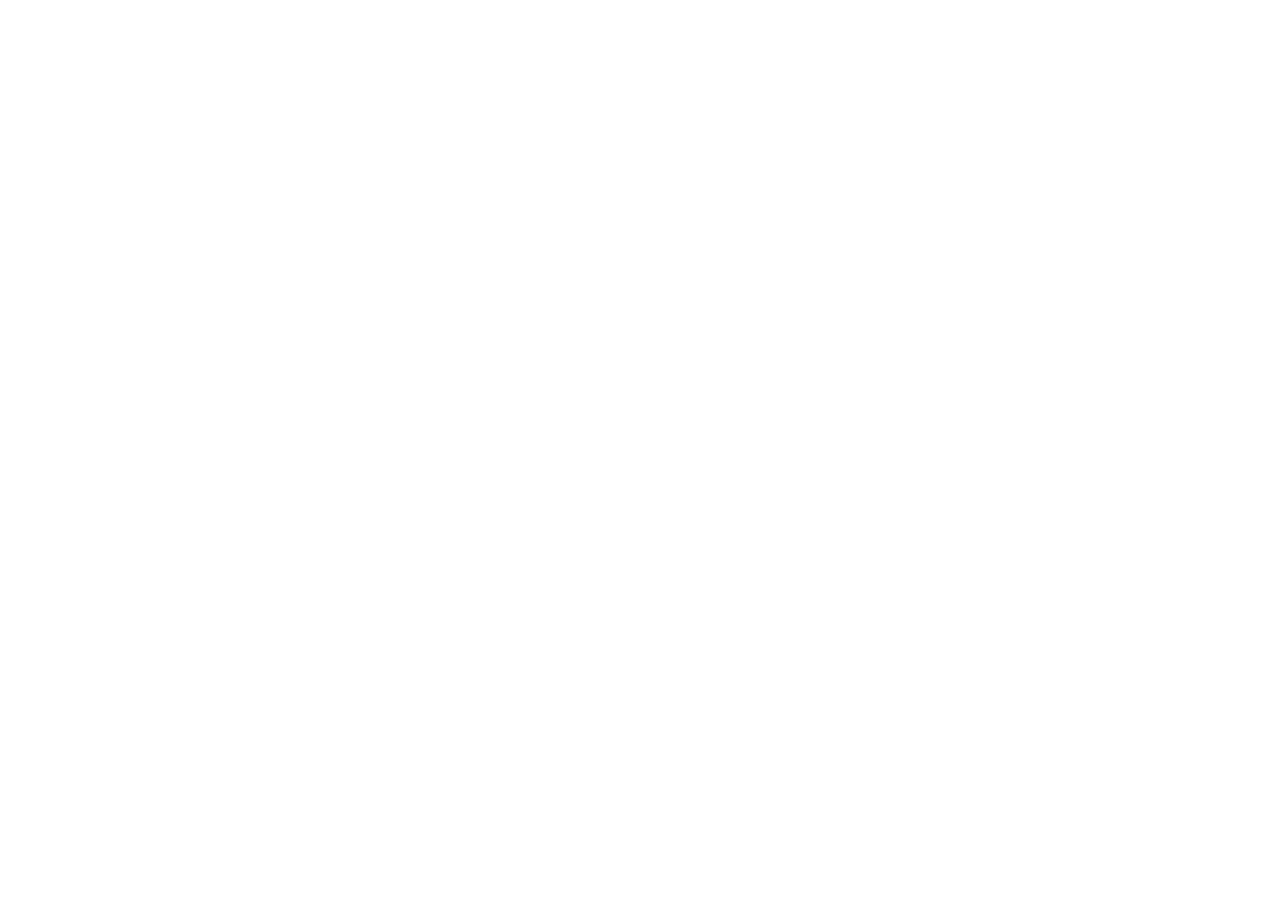
==== index.html @ 45a6f217 "HTML : structure complète des 4 pages avec sections et contenu texte" ====
<!DOCTYPE html>
<html lang="fr" data-theme="dark">

<head>
    <meta charset="UTF-8">
    <meta name="viewport" content="width=device-width, initial-scale=1.0">
    <meta name="description"
        content="AfriConnect Summit 2026 — La conférence tech panafricaine qui réunit développeurs, entrepreneurs et investisseurs du continent.">
    <title>AfriConnect Summit 2026 — Accueil</title>

    <!-- Google Fonts : Space Grotesk (titres) + Inter (corps) -->
    <link rel="preconnect" href="https://fonts.googleapis.com">
    <link rel="preconnect" href="https://fonts.gstatic.com" crossorigin>
    <link
        href="https://fonts.googleapis.com/css2?family=Space+Grotesk:wght@400;500;600;700&family=Inter:wght@300;400;500;600;700&display=swap"
        rel="stylesheet">

    <!-- Bootstrap Icons CDN -->
    <link rel="stylesheet" href="https://cdn.jsdelivr.net/npm/bootstrap-icons@1.11.3/font/bootstrap-icons.min.css">

    <!-- Stylesheet principal -->
    <link rel="stylesheet" href="css/style.css">
</head>

<body>

</body>

</html>
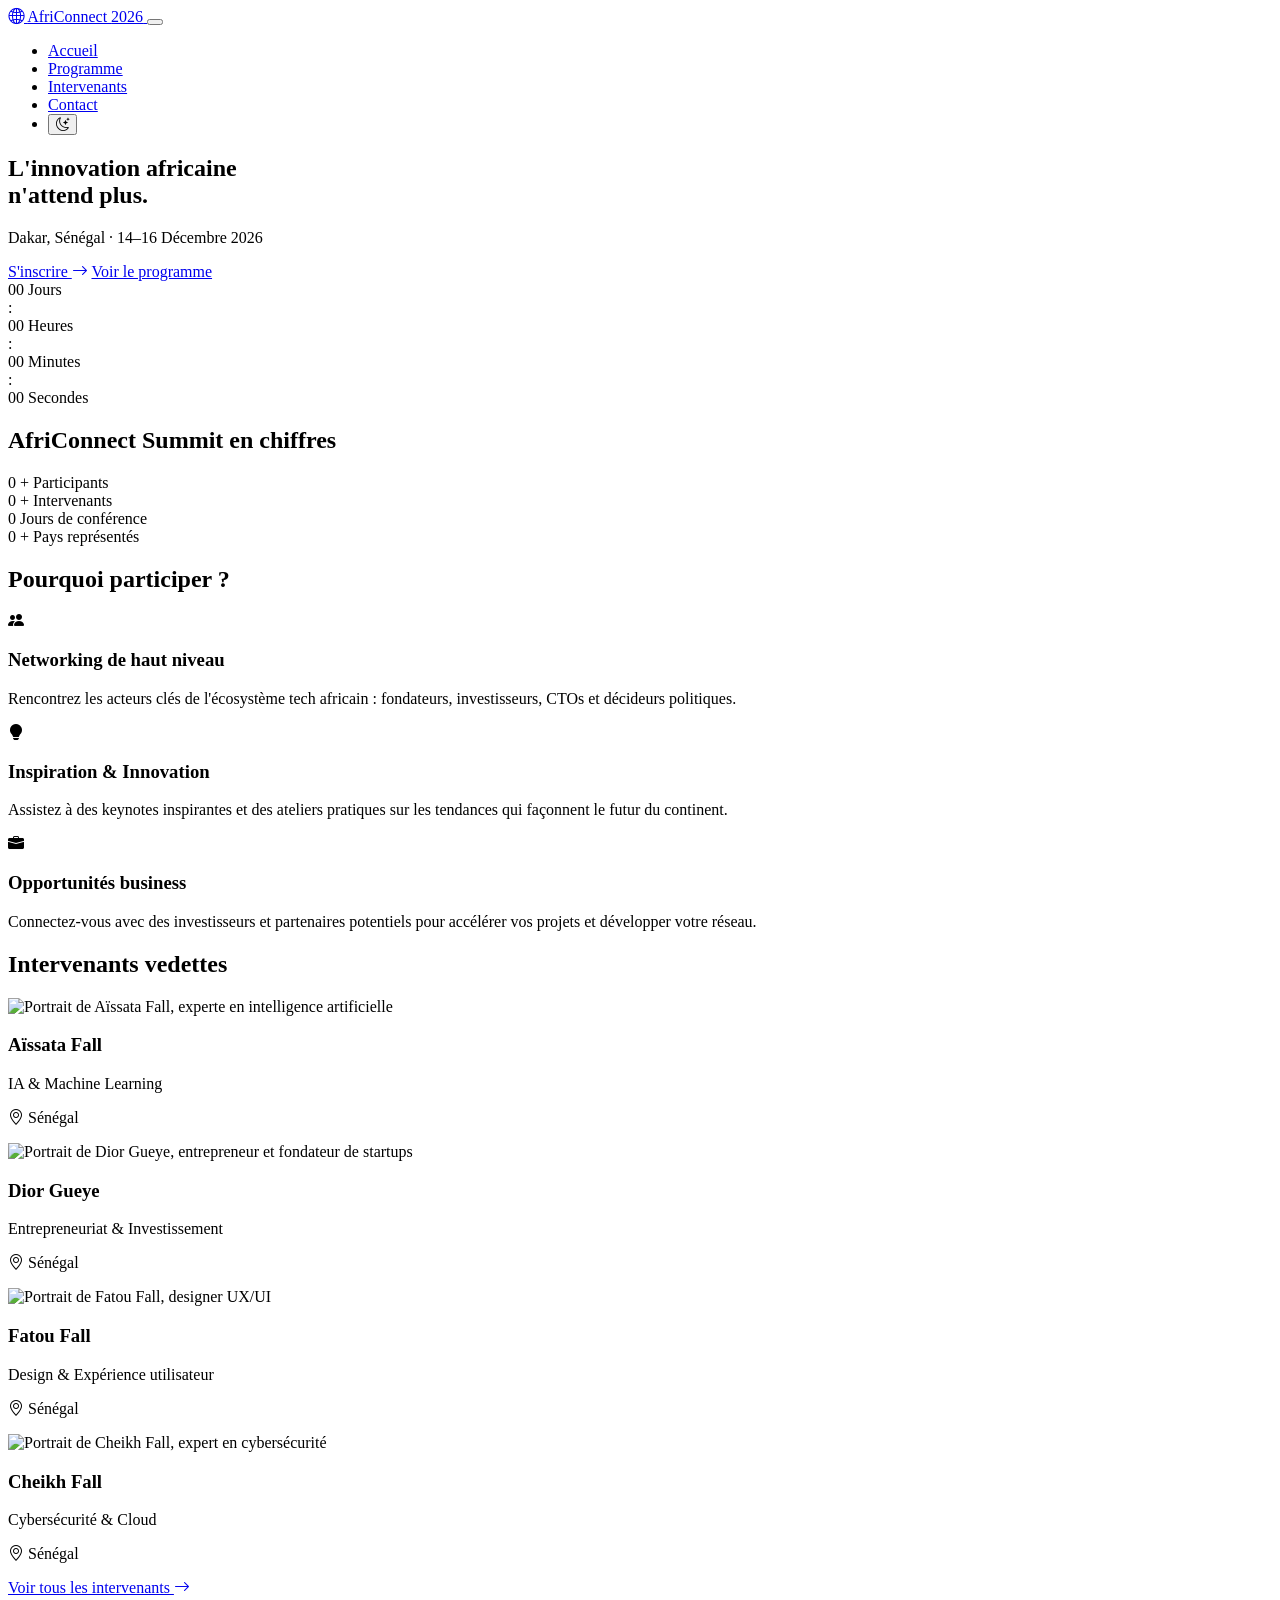
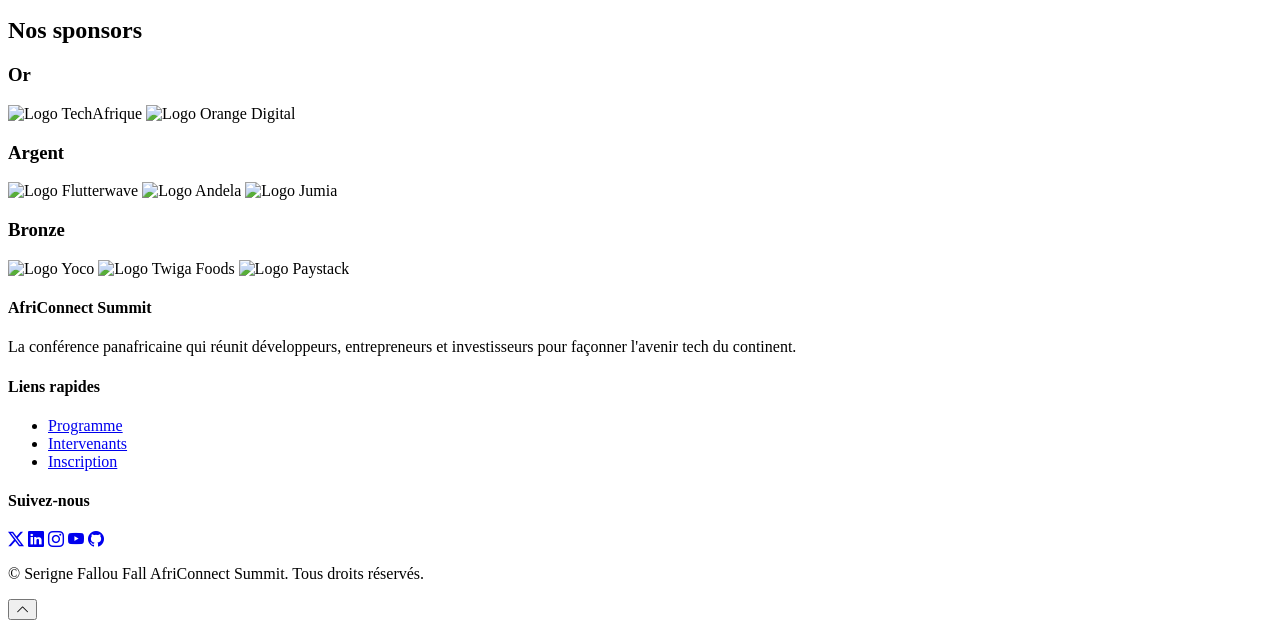
==== commit 20de0824: "HTML : les pages html sont complétes avec toutes les informations" ====
--- a/index.html
+++ b/index.html
@@ -1,5 +1,5 @@
 <!DOCTYPE html>
-<html lang="fr" data-theme="dark">
+<html lang="en" data-theme="dark">
 
 <head>
     <meta charset="UTF-8">
@@ -24,6 +24,260 @@
 
 <body>
 
+    <!-- ===== HEADER / NAVBAR ===== -->
+    <header id="navbar" class="navbar">
+        <nav class="navbar__container" aria-label="Navigation principale">
+            <a href="index.html" class="navbar__logo" aria-label="Accueil AfriConnect Summit">
+                <i class="bi bi-globe2"></i>
+                <span>AfriConnect <span class="navbar__logo-year">2026</span></span>
+            </a>
+
+            <button class="navbar__hamburger" id="hamburgerBtn" aria-label="Menu de navigation" aria-expanded="false">
+                <span class="navbar__hamburger-line"></span>
+                <span class="navbar__hamburger-line"></span>
+                <span class="navbar__hamburger-line"></span>
+            </button>
+
+            <ul class="navbar__links" id="navLinks" role="menubar">
+                <li role="none"><a href="index.html" class="navbar__link active" role="menuitem">Accueil</a></li>
+                <li role="none"><a href="programme.html" class="navbar__link" role="menuitem">Programme</a></li>
+                <li role="none"><a href="intervenants.html" class="navbar__link" role="menuitem">Intervenants</a></li>
+                <li role="none"><a href="contact.html" class="navbar__link" role="menuitem">Contact</a></li>
+                <li role="none">
+                    <button id="themeToggle" class="navbar__theme-btn" aria-label="Activer le mode clair">
+                        <i class="bi bi-moon-stars" id="themeIcon"></i>
+                    </button>
+                </li>
+            </ul>
+        </nav>
+    </header>
+
+    <main>
+        <!-- ===== SECTION HERO ===== -->
+        <section class="hero" id="hero">
+            <div class="hero__content">
+                <h1 class="hero__title animate-fade-in">L'innovation africaine<br><span
+                        class="hero__title-accent">n'attend plus.</span></h1>
+                <p class="hero__subtitle animate-fade-in">Dakar, Sénégal · 14–16 Décembre 2026</p>
+                <div class="hero__cta animate-fade-in">
+                    <a href="contact.html" class="btn btn--primary">S'inscrire <i class="bi bi-arrow-right"></i></a>
+                    <a href="programme.html" class="btn btn--outline">Voir le programme</a>
+                </div>
+                <!-- Compte à rebours -->
+                <div class="countdown animate-fade-in" id="countdown">
+                    <div class="countdown__item">
+                        <span class="countdown__number" id="countdown-days">00</span>
+                        <span class="countdown__label">Jours</span>
+                    </div>
+                    <div class="countdown__separator">:</div>
+                    <div class="countdown__item">
+                        <span class="countdown__number" id="countdown-hours">00</span>
+                        <span class="countdown__label">Heures</span>
+                    </div>
+                    <div class="countdown__separator">:</div>
+                    <div class="countdown__item">
+                        <span class="countdown__number" id="countdown-minutes">00</span>
+                        <span class="countdown__label">Minutes</span>
+                    </div>
+                    <div class="countdown__separator">:</div>
+                    <div class="countdown__item">
+                        <span class="countdown__number" id="countdown-seconds">00</span>
+                        <span class="countdown__label">Secondes</span>
+                    </div>
+                </div>
+            </div>
+            <div class="hero__overlay"></div>
+        </section>
+
+        <!-- ===== SECTION CHIFFRES CLÉS ===== -->
+        <section class="stats section" id="stats">
+            <div class="container">
+                <h2 class="section__title animate-on-scroll">AfriConnect Summit en chiffres</h2>
+                <div class="stats__grid">
+                    <div class="stats__item animate-on-scroll">
+                        <span class="stats__number" data-target="1200">0</span>
+                        <span class="stats__suffix">+</span>
+                        <span class="stats__label">Participants</span>
+                    </div>
+                    <div class="stats__item animate-on-scroll">
+                        <span class="stats__number" data-target="48">0</span>
+                        <span class="stats__suffix">+</span>
+                        <span class="stats__label">Intervenants</span>
+                    </div>
+                    <div class="stats__item animate-on-scroll">
+                        <span class="stats__number" data-target="3">0</span>
+                        <span class="stats__suffix"></span>
+                        <span class="stats__label">Jours de conférence</span>
+                    </div>
+                    <div class="stats__item animate-on-scroll">
+                        <span class="stats__number" data-target="12">0</span>
+                        <span class="stats__suffix">+</span>
+                        <span class="stats__label">Pays représentés</span>
+                    </div>
+                </div>
+            </div>
+        </section>
+
+        <!-- ===== SECTION POURQUOI PARTICIPER ===== -->
+        <section class="why section" id="why">
+            <div class="container">
+                <h2 class="section__title animate-on-scroll">Pourquoi participer ?</h2>
+                <div class="why__grid">
+                    <article class="why__card animate-on-scroll">
+                        <div class="why__icon"><i class="bi bi-people-fill"></i></div>
+                        <h3 class="why__title">Networking de haut niveau</h3>
+                        <p class="why__desc">Rencontrez les acteurs clés de l'écosystème tech africain : fondateurs,
+                            investisseurs, CTOs et décideurs politiques.</p>
+                    </article>
+                    <article class="why__card animate-on-scroll">
+                        <div class="why__icon"><i class="bi bi-lightbulb-fill"></i></div>
+                        <h3 class="why__title">Inspiration & Innovation</h3>
+                        <p class="why__desc">Assistez à des keynotes inspirantes et des ateliers pratiques sur les
+                            tendances qui façonnent le futur du continent.</p>
+                    </article>
+                    <article class="why__card animate-on-scroll">
+                        <div class="why__icon"><i class="bi bi-briefcase-fill"></i></div>
+                        <h3 class="why__title">Opportunités business</h3>
+                        <p class="why__desc">Connectez-vous avec des investisseurs et partenaires potentiels pour
+                            accélérer vos projets et développer votre réseau.</p>
+                    </article>
+                </div>
+            </div>
+        </section>
+
+        <!-- ===== SECTION INTERVENANTS VEDETTES ===== -->
+        <section class="speakers-preview section" id="speakers-preview">
+            <div class="container">
+                <h2 class="section__title animate-on-scroll">Intervenants vedettes</h2>
+                <div class="speakers-preview__grid">
+                    <article class="speaker-card animate-on-scroll">
+                        <div class="speaker-card__img-wrapper">
+                            <img src="images/speaker-1.jpg"
+                                alt="Portrait de Aïssata Fall, experte en intelligence artificielle"
+                                class="speaker-card__img" loading="lazy">
+                        </div>
+                        <h3 class="speaker-card__name">Aïssata Fall</h3>
+                        <p class="speaker-card__role">IA & Machine Learning</p>
+                        <p class="speaker-card__country"><i class="bi bi-geo-alt"></i> Sénégal</p>
+                    </article>
+                    <article class="speaker-card animate-on-scroll">
+                        <div class="speaker-card__img-wrapper">
+                            <img src="images/speaker-2.jpg"
+                                alt="Portrait de Dior Gueye, entrepreneur et fondateur de startups"
+                                class="speaker-card__img" loading="lazy">
+                        </div>
+                        <h3 class="speaker-card__name">Dior Gueye</h3>
+                        <p class="speaker-card__role">Entrepreneuriat & Investissement</p>
+                        <p class="speaker-card__country"><i class="bi bi-geo-alt"></i> Sénégal</p>
+                    </article>
+                    <article class="speaker-card animate-on-scroll">
+                        <div class="speaker-card__img-wrapper">
+                            <img src="images/speaker-3.jpg" alt="Portrait de Fatou Fall, designer UX/UI"
+                                class="speaker-card__img" loading="lazy">
+                        </div>
+                        <h3 class="speaker-card__name">Fatou Fall</h3>
+                        <p class="speaker-card__role">Design & Expérience utilisateur</p>
+                        <p class="speaker-card__country"><i class="bi bi-geo-alt"></i> Sénégal</p>
+                    </article>
+                    <article class="speaker-card animate-on-scroll">
+                        <div class="speaker-card__img-wrapper">
+                            <img src="images/speaker-4.jpg" alt="Portrait de Cheikh Fall, expert en cybersécurité"
+                                class="speaker-card__img" loading="lazy">
+                        </div>
+                        <h3 class="speaker-card__name">Cheikh Fall</h3>
+                        <p class="speaker-card__role">Cybersécurité & Cloud</p>
+                        <p class="speaker-card__country"><i class="bi bi-geo-alt"></i> Sénégal</p>
+                    </article>
+                </div>
+                <div class="speakers-preview__cta animate-on-scroll">
+                    <a href="intervenants.html" class="btn btn--primary">Voir tous les intervenants <i
+                            class="bi bi-arrow-right"></i></a>
+                </div>
+            </div>
+        </section>
+
+        <!-- ===== SECTION SPONSORS ===== -->
+        <section class="sponsors section" id="sponsors">
+            <div class="container">
+                <h2 class="section__title animate-on-scroll">Nos sponsors</h2>
+                <div class="sponsors__levels">
+                    <div class="sponsors__level sponsors__level--gold animate-on-scroll">
+                        <h3 class="sponsors__level-title">Or</h3>
+                        <div class="sponsors__logos">
+                            <img src="images/sponsor-gold-1.svg" alt="Logo TechAfrique"
+                                class="sponsors__logo sponsors__logo--gold" loading="lazy">
+                            <img src="images/sponsor-gold-2.svg" alt="Logo Orange Digital"
+                                class="sponsors__logo sponsors__logo--gold" loading="lazy">
+                        </div>
+                    </div>
+                    <div class="sponsors__level sponsors__level--silver animate-on-scroll">
+                        <h3 class="sponsors__level-title">Argent</h3>
+                        <div class="sponsors__logos">
+                            <img src="images/sponsor-silver-1.svg" alt="Logo Flutterwave"
+                                class="sponsors__logo sponsors__logo--silver" loading="lazy">
+                            <img src="images/sponsor-silver-2.svg" alt="Logo Andela"
+                                class="sponsors__logo sponsors__logo--silver" loading="lazy">
+                            <img src="images/sponsor-silver-3.svg" alt="Logo Jumia"
+                                class="sponsors__logo sponsors__logo--silver" loading="lazy">
+                        </div>
+                    </div>
+                    <div class="sponsors__level sponsors__level--bronze animate-on-scroll">
+                        <h3 class="sponsors__level-title">Bronze</h3>
+                        <div class="sponsors__logos">
+                            <img src="images/sponsor-bronze-1.svg" alt="Logo Yoco"
+                                class="sponsors__logo sponsors__logo--bronze" loading="lazy">
+                            <img src="images/sponsor-bronze-2.svg" alt="Logo Twiga Foods"
+                                class="sponsors__logo sponsors__logo--bronze" loading="lazy">
+                            <img src="images/sponsor-bronze-3.svg" alt="Logo Paystack"
+                                class="sponsors__logo sponsors__logo--bronze" loading="lazy">
+                        </div>
+                    </div>
+                </div>
+            </div>
+        </section>
+    </main>
+
+    <!-- ===== FOOTER ===== -->
+    <footer class="footer" id="footer">
+        <div class="container">
+            <div class="footer__grid">
+                <div class="footer__col">
+                    <h4 class="footer__title">AfriConnect Summit</h4>
+                    <p class="footer__text">La conférence panafricaine qui réunit développeurs, entrepreneurs et
+                        investisseurs pour façonner l'avenir tech du continent.</p>
+                </div>
+                <div class="footer__col">
+                    <h4 class="footer__title">Liens rapides</h4>
+                    <ul class="footer__links">
+                        <li><a href="programme.html">Programme</a></li>
+                        <li><a href="intervenants.html">Intervenants</a></li>
+                        <li><a href="contact.html">Inscription</a></li>
+                    </ul>
+                </div>
+                <div class="footer__col">
+                    <h4 class="footer__title">Suivez-nous</h4>
+                    <div class="footer__social">
+                        <a href="#" aria-label="Twitter/X" class="footer__social-link"><i
+                                class="bi bi-twitter-x"></i></a>
+                        <a href="#" aria-label="LinkedIn" class="footer__social-link"><i class="bi bi-linkedin"></i></a>
+                        <a href="#" aria-label="Instagram" class="footer__social-link"><i
+                                class="bi bi-instagram"></i></a>
+                        <a href="#" aria-label="YouTube" class="footer__social-link"><i class="bi bi-youtube"></i></a>
+                        <a href="#" aria-label="GitHub" class="footer__social-link"><i class="bi bi-github"></i></a>
+                    </div>
+                </div>
+            </div>
+            <div class="footer__bottom">
+                <p>&copy; <span id="year"></span> Serigne Fallou Fall AfriConnect Summit. Tous droits réservés.</p>
+            </div>
+        </div>
+        <button id="backToTop" class="back-to-top" aria-label="Retour en haut">
+            <i class="bi bi-chevron-up"></i>
+        </button>
+    </footer>
+
+    <script src="js/main.js"></script>
+
 </body>
 
 </html>
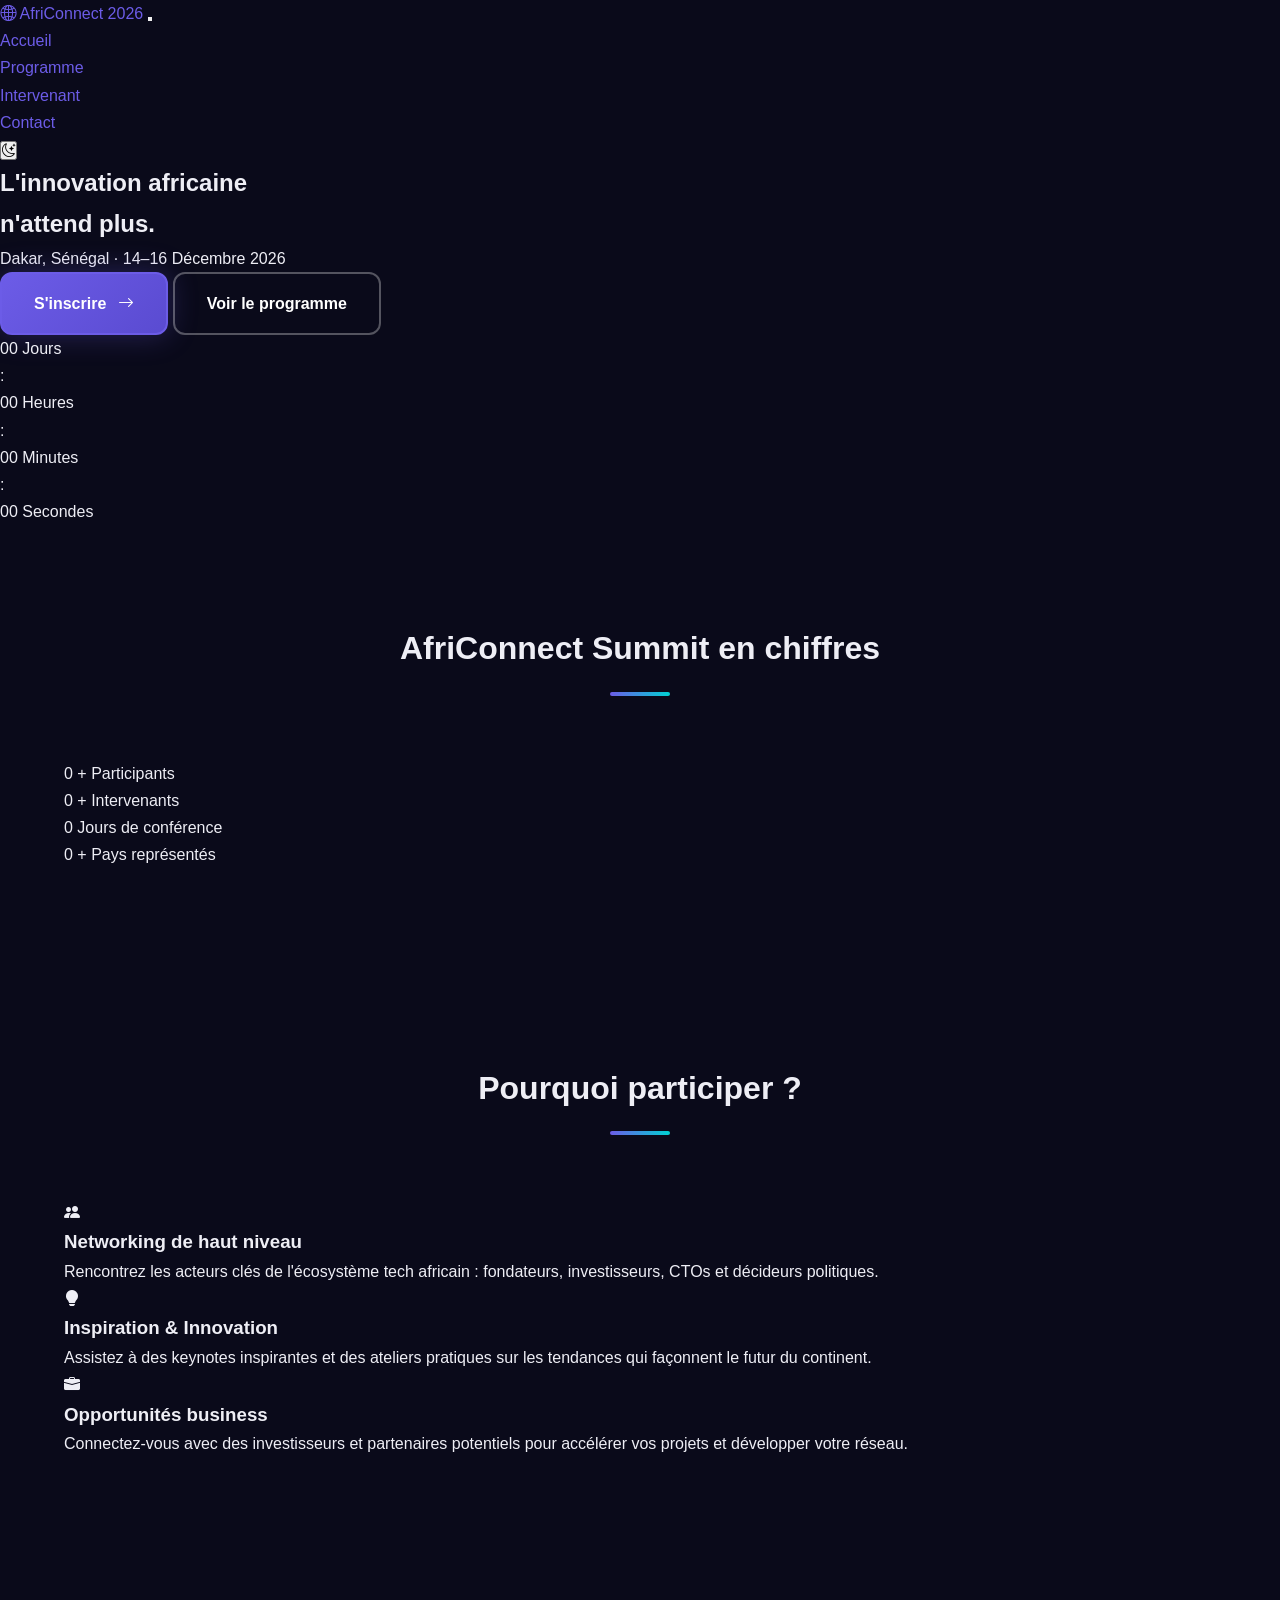
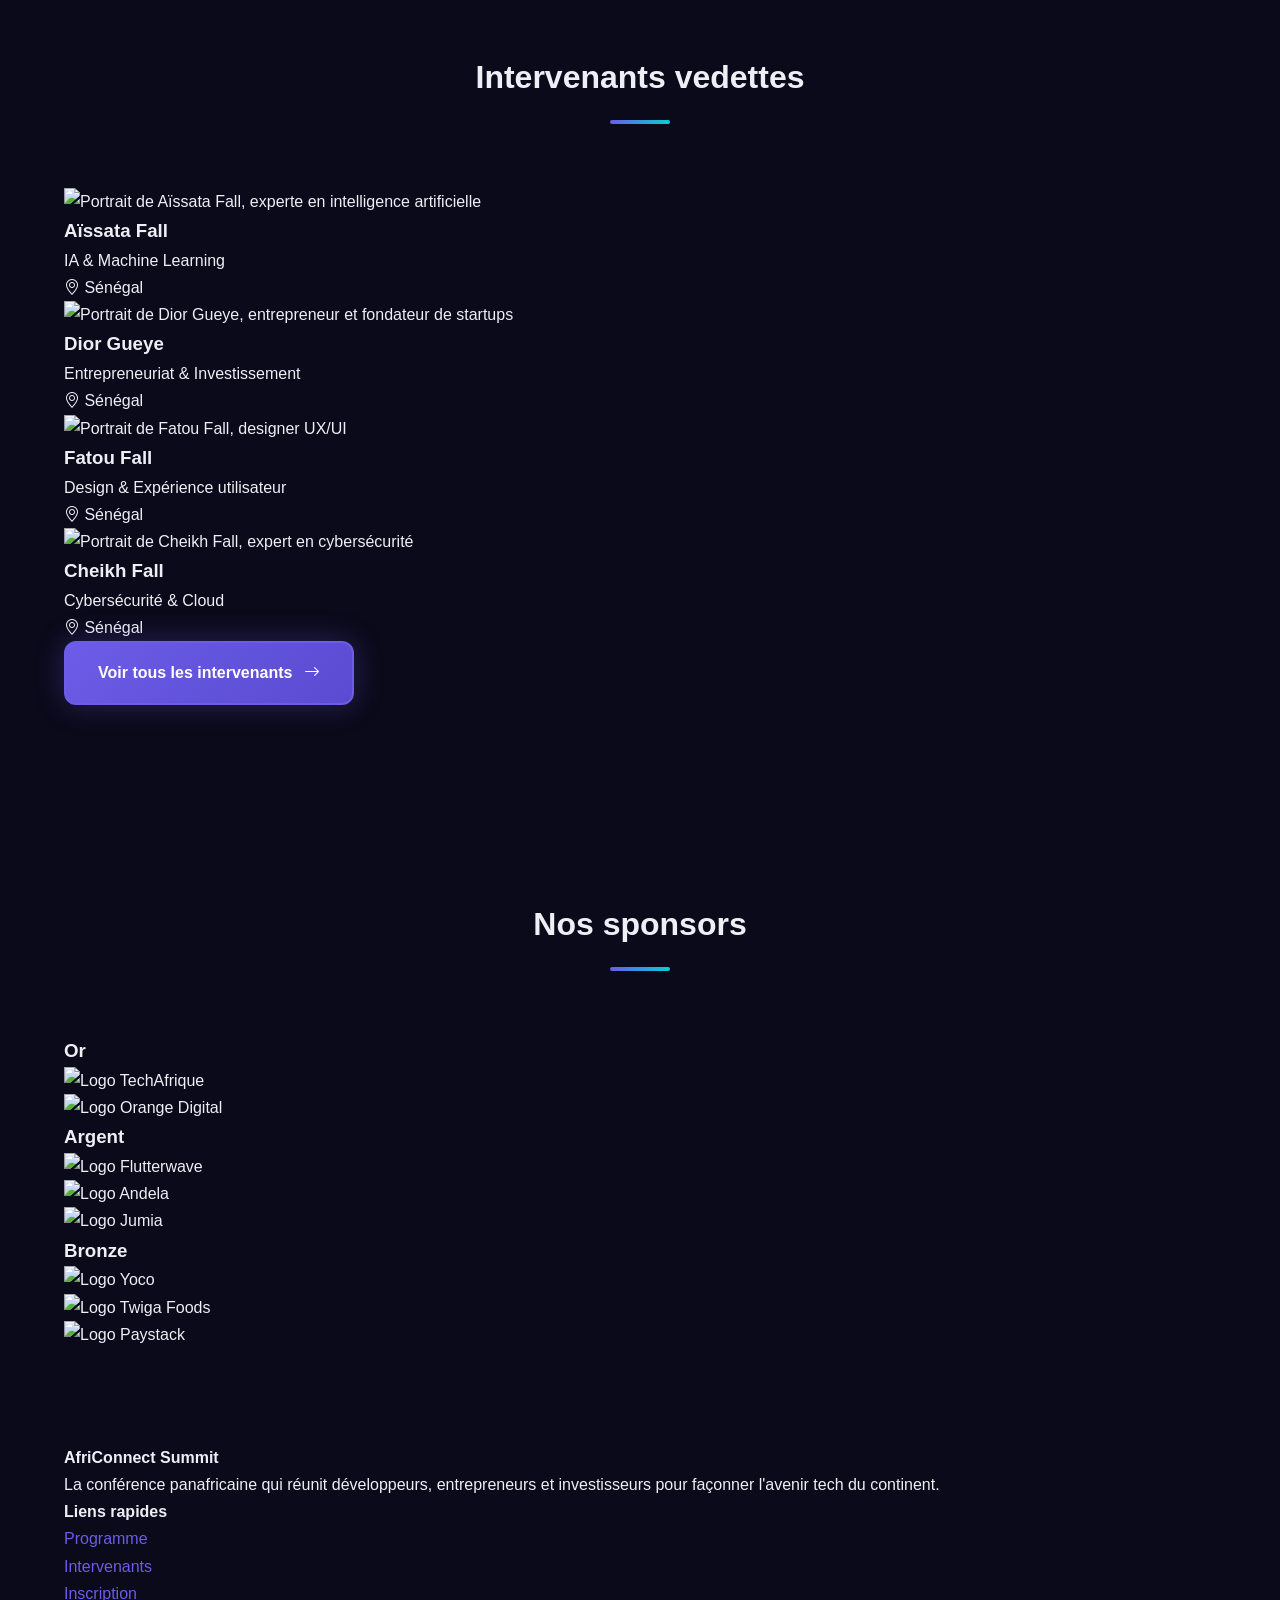
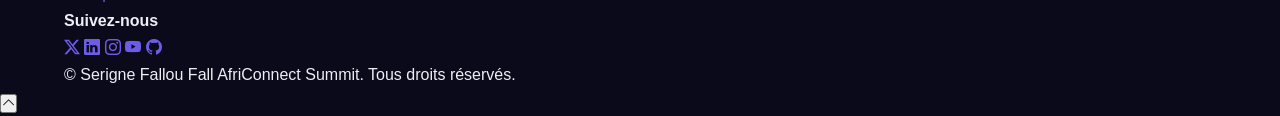
==== commit aaf23162: "CSS : Dark mode, Container, Reset et Base et Buttons" ====
--- a/index.html
+++ b/index.html
@@ -1,5 +1,5 @@
 <!DOCTYPE html>
-<html lang="en" data-theme="dark">
+<html lang="fr" data-theme="dark">
 
 <head>
     <meta charset="UTF-8">
@@ -41,7 +41,7 @@
             <ul class="navbar__links" id="navLinks" role="menubar">
                 <li role="none"><a href="index.html" class="navbar__link active" role="menuitem">Accueil</a></li>
                 <li role="none"><a href="programme.html" class="navbar__link" role="menuitem">Programme</a></li>
-                <li role="none"><a href="intervenants.html" class="navbar__link" role="menuitem">Intervenants</a></li>
+                <li role="none"><a href="intervenant.html" class="navbar__link" role="menuitem">Intervenant</a></li>
                 <li role="none"><a href="contact.html" class="navbar__link" role="menuitem">Contact</a></li>
                 <li role="none">
                     <button id="themeToggle" class="navbar__theme-btn" aria-label="Activer le mode clair">
@@ -250,7 +250,7 @@
                     <h4 class="footer__title">Liens rapides</h4>
                     <ul class="footer__links">
                         <li><a href="programme.html">Programme</a></li>
-                        <li><a href="intervenants.html">Intervenants</a></li>
+                        <li><a href="intervenant.html">Intervenants</a></li>
                         <li><a href="contact.html">Inscription</a></li>
                     </ul>
                 </div>
--- a/css/style.css
+++ b/css/style.css
@@ -0,0 +1,208 @@
+/* ----- VARIABLES CSS (Custom Properties) ----- */
+:root {
+  /* Couleurs principales — palette 4 couleurs + variantes */
+  --color-primary: #6c5ce7;
+  --color-primary-dark: #5a4bd1;
+  --color-primary-light: #8b7cf7;
+  --color-secondary: #00d2d3;
+  --color-secondary-dark: #00b5b6;
+  --color-accent: #fdcb6e;
+
+  /* Couleurs de fond (Light mode) */
+  --bg-primary: #fafafa;
+  --bg-secondary: #f0f0f5;
+  --bg-card: #ffffff;
+  --bg-hero: #0f0f1a;
+
+  /* Couleurs de texte */
+  --text-primary: #1a1a2e;
+  --text-secondary: #555570;
+  --text-muted: #8888a0;
+  --text-inverse: #ffffff;
+
+  /* Bordures et séparateurs */
+  --border-color: #e0e0eb;
+  --border-light: #f0f0f5;
+
+  /* Ombres */
+  --shadow-sm: 0 2px 8px rgba(0, 0, 0, 0.06);
+  --shadow-md: 0 4px 20px rgba(0, 0, 0, 0.08);
+  --shadow-lg: 0 8px 40px rgba(0, 0, 0, 0.12);
+  --shadow-glow: 0 0 30px rgba(108, 92, 231, 0.3);
+
+  /* Typographie */
+  --font-heading: "Space Grotesk", sans-serif;
+  --font-body: "Inter", sans-serif;
+  --font-size-xs: 0.75rem;
+  --font-size-sm: 0.875rem;
+  --font-size-base: 1rem;
+  --font-size-lg: 1.125rem;
+  --font-size-xl: 1.25rem;
+  --font-size-2xl: 1.5rem;
+  --font-size-3xl: 2rem;
+  --font-size-4xl: 2.5rem;
+  --font-size-5xl: 3.5rem;
+
+  /* Espacements */
+  --space-xs: 0.5rem;
+  --space-sm: 0.75rem;
+  --space-md: 1rem;
+  --space-lg: 1.5rem;
+  --space-xl: 2rem;
+  --space-2xl: 3rem;
+  --space-3xl: 4rem;
+  --space-4xl: 6rem;
+
+  /* Rayons de bordure */
+  --radius-sm: 6px;
+  --radius-md: 12px;
+  --radius-lg: 20px;
+  --radius-full: 50%;
+
+  /* Transitions */
+  --transition-fast: 0.2s ease;
+  --transition-normal: 0.3s ease;
+  --transition-slow: 0.5s ease;
+
+  /* Largeur max du conteneur */
+  --container-max: 1200px;
+}
+
+/* ----- VARIABLES DARK MODE ----- */
+[data-theme="dark"] {
+  --bg-primary: #0a0a1a;
+  --bg-secondary: #12122a;
+  --bg-card: #1a1a35;
+  --bg-hero: #060612;
+  --text-primary: #eeeef5;
+  --text-secondary: #aaaac8;
+  --text-muted: #666688;
+  --border-color: #2a2a45;
+  --border-light: #1e1e38;
+  --shadow-sm: 0 2px 8px rgba(0, 0, 0, 0.3);
+  --shadow-md: 0 4px 20px rgba(0, 0, 0, 0.4);
+  --shadow-lg: 0 8px 40px rgba(0, 0, 0, 0.5);
+}
+
+/* ----- RESET & BASE ----- */
+*,
+*::before,
+*::after {
+  margin: 0;
+  padding: 0;
+  box-sizing: border-box;
+}
+
+html {
+  scroll-behavior: smooth;
+  font-size: 16px;
+}
+
+body {
+  font-family: var(--font-body);
+  font-size: var(--font-size-base);
+  line-height: 1.7;
+  color: var(--text-primary);
+  background-color: var(--bg-primary);
+  transition:
+    background-color var(--transition-normal),
+    color var(--transition-normal);
+  -webkit-font-smoothing: antialiased;
+  -moz-osx-font-smoothing: grayscale;
+}
+
+/* Suppression des marges des listes */
+ul,
+ol {
+  list-style: none;
+}
+
+a {
+  color: var(--color-primary);
+  text-decoration: none;
+  transition: color var(--transition-fast);
+}
+
+a:hover {
+  color: var(--color-primary-light);
+}
+
+img {
+  max-width: 100%;
+  height: auto;
+  display: block;
+}
+
+/* ----- CONTAINER ----- */
+.container {
+    width: 100%;
+    max-width: var(--container-max);
+    margin: 0 auto;
+    padding: 0 var(--space-lg);
+}
+
+/* ----- SECTION COMMON ----- */
+.section {
+    padding: var(--space-4xl) 0;
+}
+
+.section__title {
+    font-family: var(--font-heading);
+    font-size: var(--font-size-3xl);
+    font-weight: 700;
+    text-align: center;
+    margin-bottom: var(--space-3xl);
+    position: relative;
+}
+
+.section__title::after {
+    content: '';
+    display: block;
+    width: 60px;
+    height: 4px;
+    background: linear-gradient(90deg, var(--color-primary), var(--color-secondary));
+    border-radius: 2px;
+    margin: var(--space-md) auto 0;
+}
+
+/* ----- BUTTONS ----- */
+.btn {
+    display: inline-flex;
+    align-items: center;
+    gap: var(--space-sm);
+    padding: var(--space-md) var(--space-xl);
+    border-radius: var(--radius-md);
+    font-family: var(--font-body);
+    font-size: var(--font-size-base);
+    font-weight: 600;
+    cursor: pointer;
+    transition: all var(--transition-normal);
+    border: 2px solid transparent;
+    text-decoration: none;
+}
+
+.btn--primary {
+    background: linear-gradient(135deg, var(--color-primary), var(--color-primary-dark));
+    color: var(--text-inverse);
+    border-color: var(--color-primary);
+    box-shadow: var(--shadow-glow);
+}
+
+.btn--primary:hover {
+    transform: translateY(-2px);
+    box-shadow: 0 0 40px rgba(108, 92, 231, 0.5);
+    color: var(--text-inverse);
+}
+
+.btn--outline {
+    background: transparent;
+    color: var(--text-inverse);
+    border-color: rgba(255, 255, 255, 0.3);
+}
+
+.btn--outline:hover {
+    border-color: var(--color-primary);
+    background: rgba(108, 92, 231, 0.1);
+    color: var(--text-inverse);
+    transform: translateY(-2px);
+}
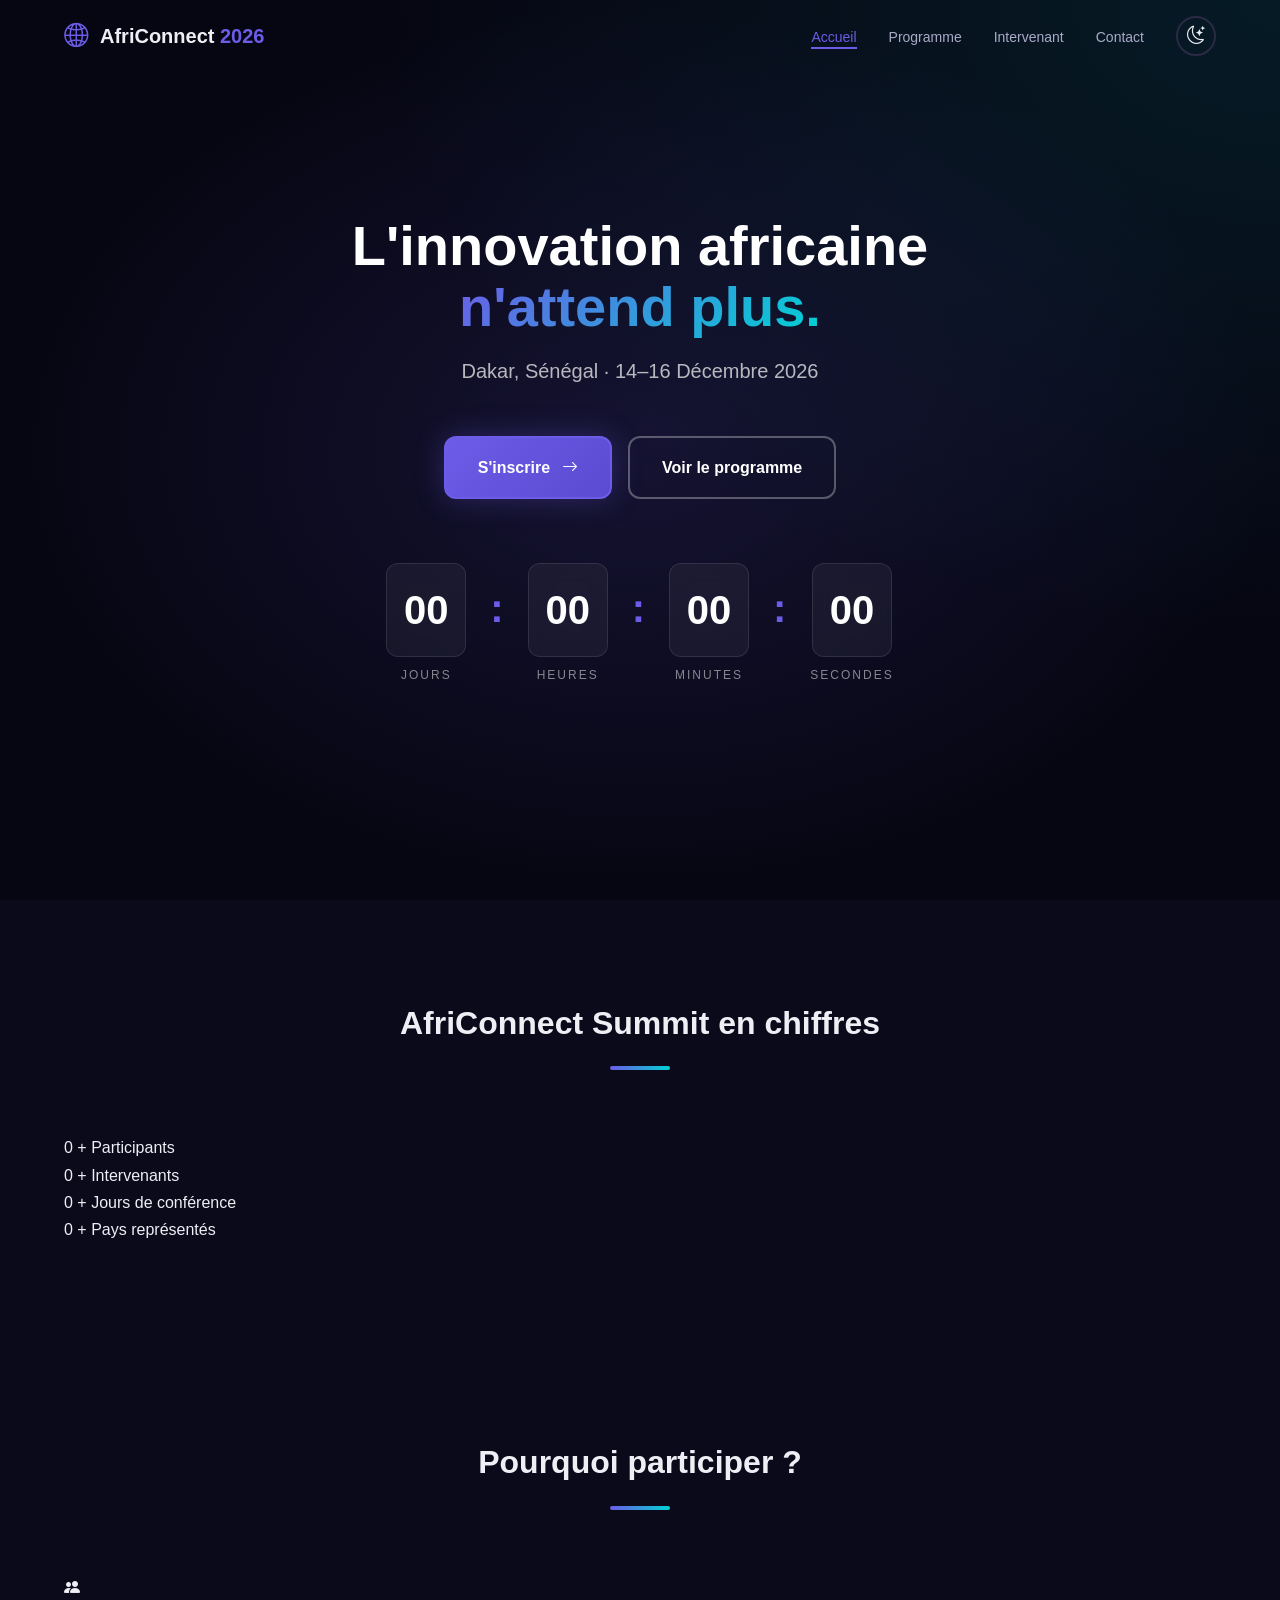
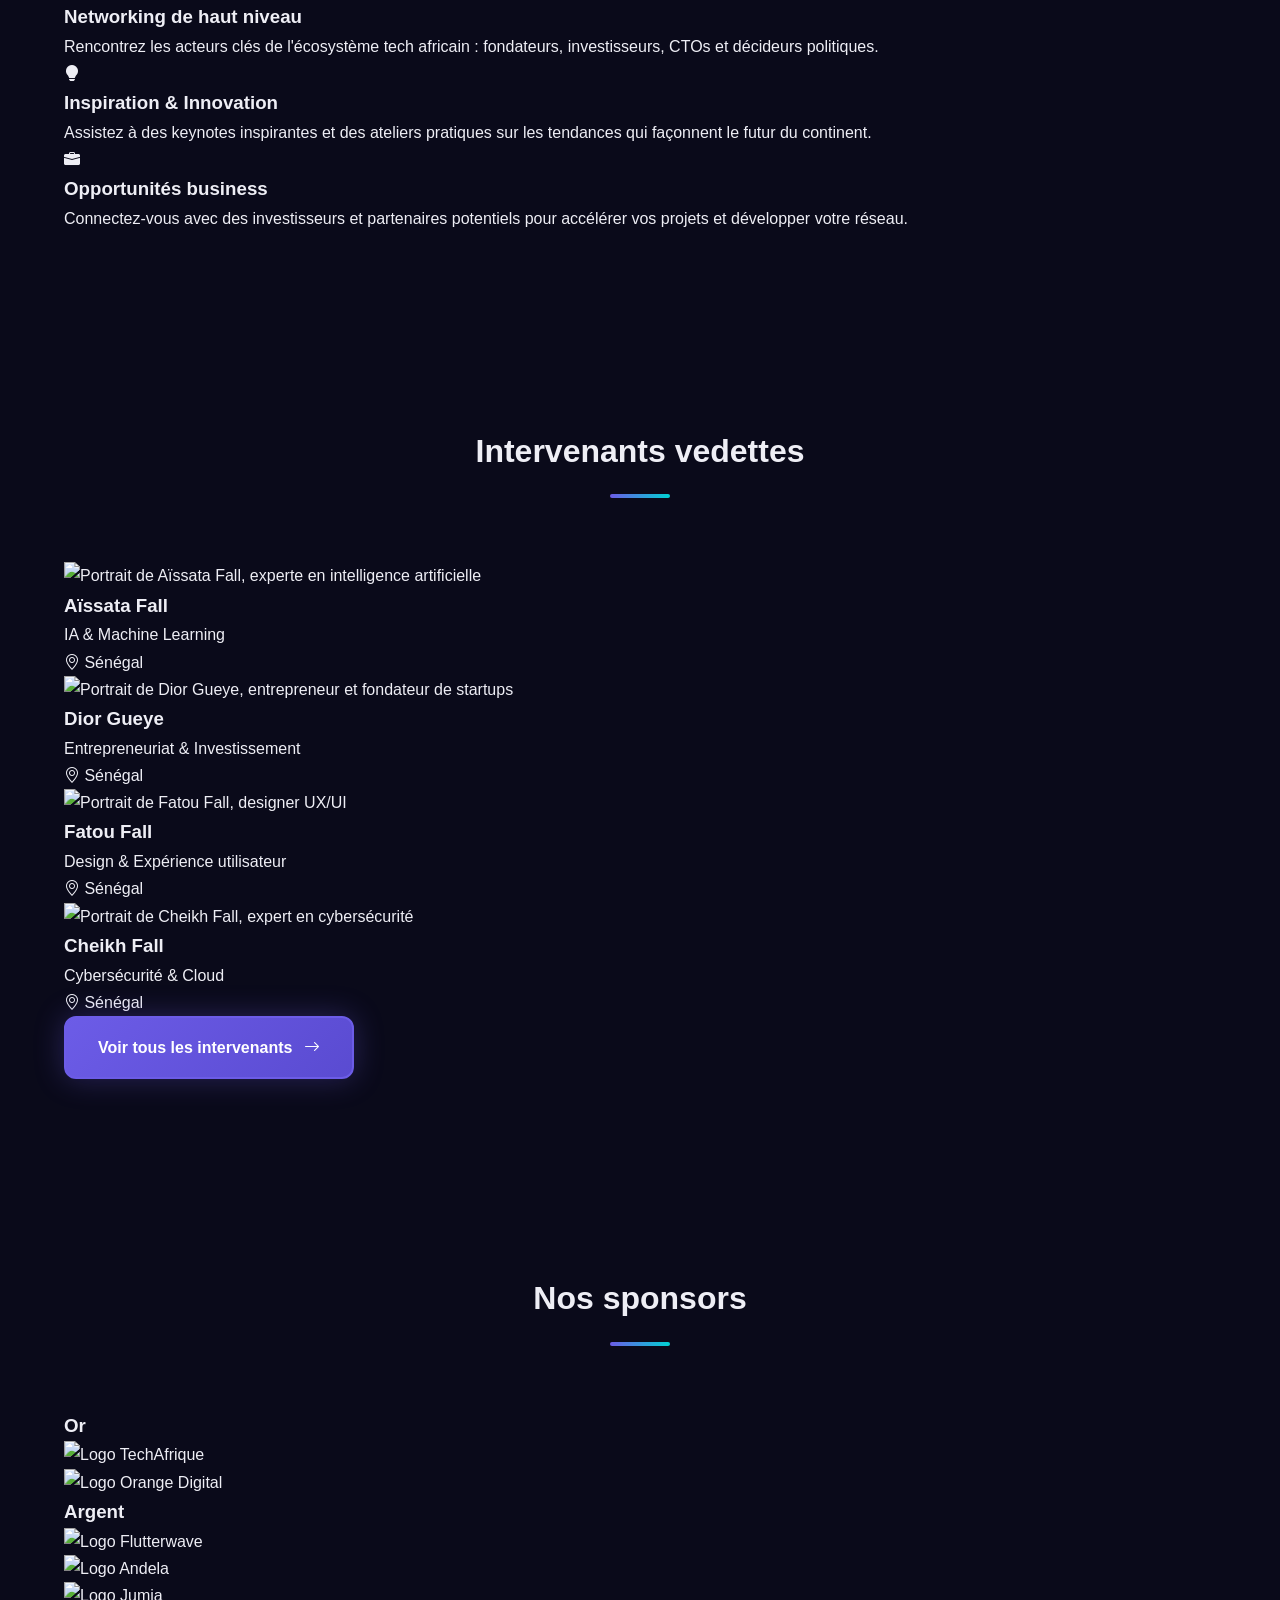
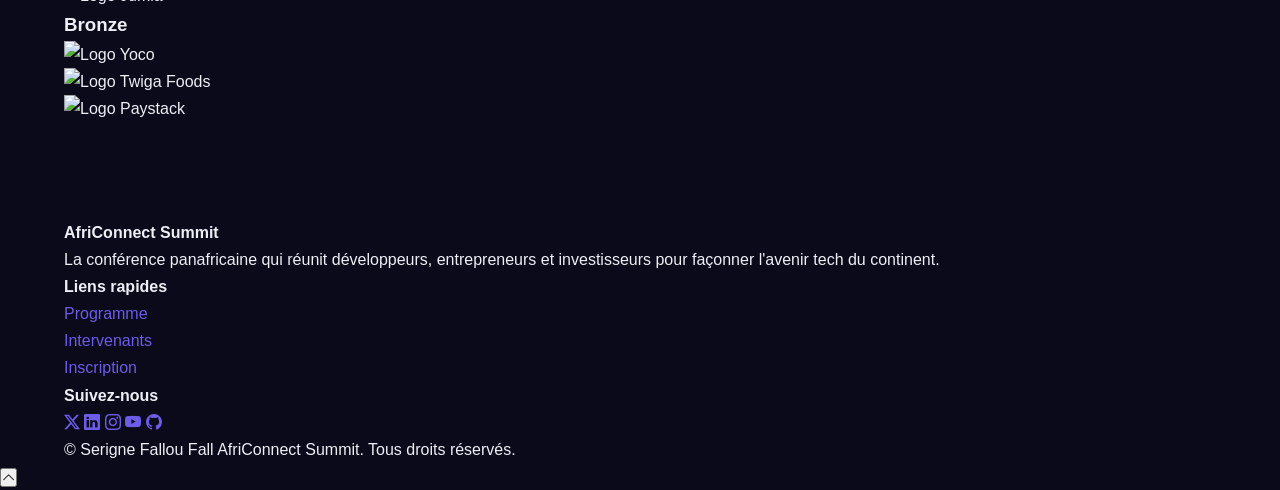
==== commit e18d8bf0: "CSS : Compte à rebours, Section Hero" ====
--- a/index.html
+++ b/index.html
@@ -106,7 +106,7 @@
                     </div>
                     <div class="stats__item animate-on-scroll">
                         <span class="stats__number" data-target="3">0</span>
-                        <span class="stats__suffix"></span>
+                        <span class="stats__suffix">+</span>
                         <span class="stats__label">Jours de conférence</span>
                     </div>
                     <div class="stats__item animate-on-scroll">
--- a/css/style.css
+++ b/css/style.css
@@ -135,74 +135,346 @@
 
 /* ----- CONTAINER ----- */
 .container {
-    width: 100%;
-    max-width: var(--container-max);
-    margin: 0 auto;
-    padding: 0 var(--space-lg);
+  width: 100%;
+  max-width: var(--container-max);
+  margin: 0 auto;
+  padding: 0 var(--space-lg);
 }
 
 /* ----- SECTION COMMON ----- */
 .section {
-    padding: var(--space-4xl) 0;
+  padding: var(--space-4xl) 0;
 }
 
 .section__title {
-    font-family: var(--font-heading);
-    font-size: var(--font-size-3xl);
-    font-weight: 700;
-    text-align: center;
-    margin-bottom: var(--space-3xl);
-    position: relative;
+  font-family: var(--font-heading);
+  font-size: var(--font-size-3xl);
+  font-weight: 700;
+  text-align: center;
+  margin-bottom: var(--space-3xl);
+  position: relative;
 }
 
 .section__title::after {
-    content: '';
-    display: block;
-    width: 60px;
-    height: 4px;
-    background: linear-gradient(90deg, var(--color-primary), var(--color-secondary));
-    border-radius: 2px;
-    margin: var(--space-md) auto 0;
+  content: "";
+  display: block;
+  width: 60px;
+  height: 4px;
+  background: linear-gradient(
+    90deg,
+    var(--color-primary),
+    var(--color-secondary)
+  );
+  border-radius: 2px;
+  margin: var(--space-md) auto 0;
 }
 
 /* ----- BUTTONS ----- */
 .btn {
-    display: inline-flex;
-    align-items: center;
-    gap: var(--space-sm);
-    padding: var(--space-md) var(--space-xl);
-    border-radius: var(--radius-md);
-    font-family: var(--font-body);
-    font-size: var(--font-size-base);
-    font-weight: 600;
-    cursor: pointer;
-    transition: all var(--transition-normal);
-    border: 2px solid transparent;
-    text-decoration: none;
+  display: inline-flex;
+  align-items: center;
+  gap: var(--space-sm);
+  padding: var(--space-md) var(--space-xl);
+  border-radius: var(--radius-md);
+  font-family: var(--font-body);
+  font-size: var(--font-size-base);
+  font-weight: 600;
+  cursor: pointer;
+  transition: all var(--transition-normal);
+  border: 2px solid transparent;
+  text-decoration: none;
 }
 
 .btn--primary {
-    background: linear-gradient(135deg, var(--color-primary), var(--color-primary-dark));
-    color: var(--text-inverse);
-    border-color: var(--color-primary);
-    box-shadow: var(--shadow-glow);
+  background: linear-gradient(
+    135deg,
+    var(--color-primary),
+    var(--color-primary-dark)
+  );
+  color: var(--text-inverse);
+  border-color: var(--color-primary);
+  box-shadow: var(--shadow-glow);
 }
 
 .btn--primary:hover {
-    transform: translateY(-2px);
-    box-shadow: 0 0 40px rgba(108, 92, 231, 0.5);
-    color: var(--text-inverse);
+  transform: translateY(-2px);
+  box-shadow: 0 0 40px rgba(108, 92, 231, 0.5);
+  color: var(--text-inverse);
 }
 
 .btn--outline {
-    background: transparent;
-    color: var(--text-inverse);
-    border-color: rgba(255, 255, 255, 0.3);
+  background: transparent;
+  color: var(--text-inverse);
+  border-color: rgba(255, 255, 255, 0.3);
 }
 
 .btn--outline:hover {
-    border-color: var(--color-primary);
-    background: rgba(108, 92, 231, 0.1);
-    color: var(--text-inverse);
-    transform: translateY(-2px);
-}
+  border-color: var(--color-primary);
+  background: rgba(108, 92, 231, 0.1);
+  color: var(--text-inverse);
+  transform: translateY(-2px);
+}
+/*
+==========================================================
+   NAVBAR
+   ============================================================ */
+.navbar {
+  position: fixed;
+  top: 0;
+  left: 0;
+  right: 0;
+  z-index: 1000;
+  background: transparent;
+  transition: all var(--transition-normal);
+  padding: var(--space-md) 0;
+}
+
+/* Navbar qui change au scroll (classe ajoutée par JS) */
+.navbar.scrolled {
+  background: var(--bg-primary);
+  box-shadow: var(--shadow-md);
+  padding: var(--space-xs) 0;
+  backdrop-filter: blur(20px);
+  -webkit-backdrop-filter: blur(20px);
+  background: rgba(10, 10, 26, 0.85);
+}
+
+[data-theme="dark"] .navbar.scrolled {
+  background: rgba(10, 10, 26, 0.85);
+}
+
+[data-theme="light"] .navbar.scrolled {
+  background: rgba(250, 250, 250, 0.85);
+}
+
+.navbar__container {
+  max-width: var(--container-max);
+  margin: 0 auto;
+  padding: 0 var(--space-lg);
+  display: flex;
+  align-items: center;
+  justify-content: space-between;
+}
+
+.navbar__logo {
+  display: flex;
+  align-items: center;
+  gap: var(--space-sm);
+  font-family: var(--font-heading);
+  font-size: var(--font-size-xl);
+  font-weight: 700;
+  color: var(--text-primary);
+}
+
+.navbar__logo i {
+  font-size: var(--font-size-2xl);
+  color: var(--color-primary);
+}
+
+.navbar__logo-year {
+  color: var(--color-primary);
+}
+
+.navbar__links {
+  display: flex;
+  align-items: center;
+  gap: var(--space-xl);
+}
+
+.navbar__link {
+  color: var(--text-secondary);
+  font-weight: 500;
+  font-size: var(--font-size-sm);
+  position: relative;
+  padding-bottom: 4px;
+}
+
+.navbar__link::after {
+  content: "";
+  position: absolute;
+  bottom: 0;
+  left: 0;
+  width: 0;
+  height: 2px;
+  background: var(--color-primary);
+  transition: width var(--transition-normal);
+}
+
+.navbar__link:hover::after,
+.navbar__link.active::after {
+  width: 100%;
+}
+
+.navbar__link.active {
+  color: var(--color-primary);
+}
+
+/* Bouton thème */
+.navbar__theme-btn {
+  background: none;
+  border: 2px solid var(--border-color);
+  border-radius: var(--radius-full);
+  width: 40px;
+  height: 40px;
+  display: flex;
+  align-items: center;
+  justify-content: center;
+  cursor: pointer;
+  color: var(--text-primary);
+  font-size: var(--font-size-lg);
+  transition: all var(--transition-fast);
+}
+
+.navbar__theme-btn:hover {
+  border-color: var(--color-primary);
+  color: var(--color-primary);
+}
+
+/* Hamburger menu (mobile) */
+.navbar__hamburger {
+  display: none;
+  flex-direction: column;
+  gap: 5px;
+  background: none;
+  border: none;
+  cursor: pointer;
+  padding: 4px;
+  z-index: 1001;
+}
+
+.navbar__hamburger-line {
+  width: 28px;
+  height: 3px;
+  background: var(--text-primary);
+  border-radius: 2px;
+  transition: all var(--transition-normal);
+}
+
+/* Animation du hamburger en croix */
+.navbar_hamburger.active .navbar_hamburger-line:nth-child(1) {
+  transform: rotate(45deg) translate(5px, 5px);
+}
+
+.navbar_hamburger.active .navbar_hamburger-line:nth-child(2) {
+  opacity: 0;
+}
+
+.navbar_hamburger.active .navbar_hamburger-line:nth-child(3) {
+  transform: rotate(-45deg) translate(6px, -6px);
+}
+
+
+/* ============================================================
+   HERO
+   ============================================================ */
+.hero {
+  min-height: 100vh;
+  display: flex;
+  align-items: center;
+  justify-content: center;
+  text-align: center;
+  position: relative;
+  background: var(--bg-hero);
+  overflow: hidden;
+  padding: 0 var(--space-lg);
+}
+
+.hero__overlay {
+  position: absolute;
+  inset: 0;
+  background:
+    radial-gradient(
+      ellipse at center,
+      rgba(108, 92, 231, 0.15) 0%,
+      transparent 70%
+    ),
+    radial-gradient(
+      ellipse at top right,
+      rgba(0, 210, 211, 0.1) 0%,
+      transparent 50%
+    );
+  pointer-events: none;
+}
+
+.hero__content {
+  position: relative;
+  z-index: 2;
+  max-width: 800px;
+}
+
+.hero__title {
+  font-family: var(--font-heading);
+  font-size: var(--font-size-5xl);
+  font-weight: 700;
+  line-height: 1.1;
+  color: var(--text-inverse);
+  margin-bottom: var(--space-md);
+}
+
+.hero__title-accent {
+  background: linear-gradient(
+    135deg,
+    var(--color-primary),
+    var(--color-secondary)
+  );
+  -webkit-background-clip: text;
+  -webkit-text-fill-color: transparent;
+  background-clip: text;
+}
+
+.hero__subtitle {
+  font-size: var(--font-size-xl);
+  color: rgba(255, 255, 255, 0.7);
+  margin-bottom: var(--space-2xl);
+}
+
+.hero__cta {
+  display: flex;
+  gap: var(--space-md);
+  justify-content: center;
+  flex-wrap: wrap;
+  margin-bottom: var(--space-3xl);
+}
+
+/* Compte à rebours */
+.countdown {
+  display: flex;
+  align-items: center;
+  justify-content: center;
+  gap: var(--space-lg);
+}
+
+.countdown__item {
+  display: flex;
+  flex-direction: column;
+  align-items: center;
+}
+
+.countdown__number {
+  font-family: var(--font-heading);
+  font-size: var(--font-size-4xl);
+  font-weight: 700;
+  color: var(--text-inverse);
+  background: rgba(255, 255, 255, 0.05);
+  border: 1px solid rgba(255, 255, 255, 0.1);
+  border-radius: var(--radius-md);
+  padding: var(--space-sm) var(--space-md);
+  min-width: 80px;
+  text-align: center;
+  backdrop-filter: blur(10px);
+}
+
+.countdown__label {
+  font-size: var(--font-size-xs);
+  color: rgba(255, 255, 255, 0.5);
+  text-transform: uppercase;
+  letter-spacing: 2px;
+  margin-top: var(--space-xs);
+}
+
+.countdown__separator {
+  font-size: var(--font-size-4xl);
+  font-weight: 700;
+  color: var(--color-primary);
+  margin-bottom: var(--space-xl);
+}
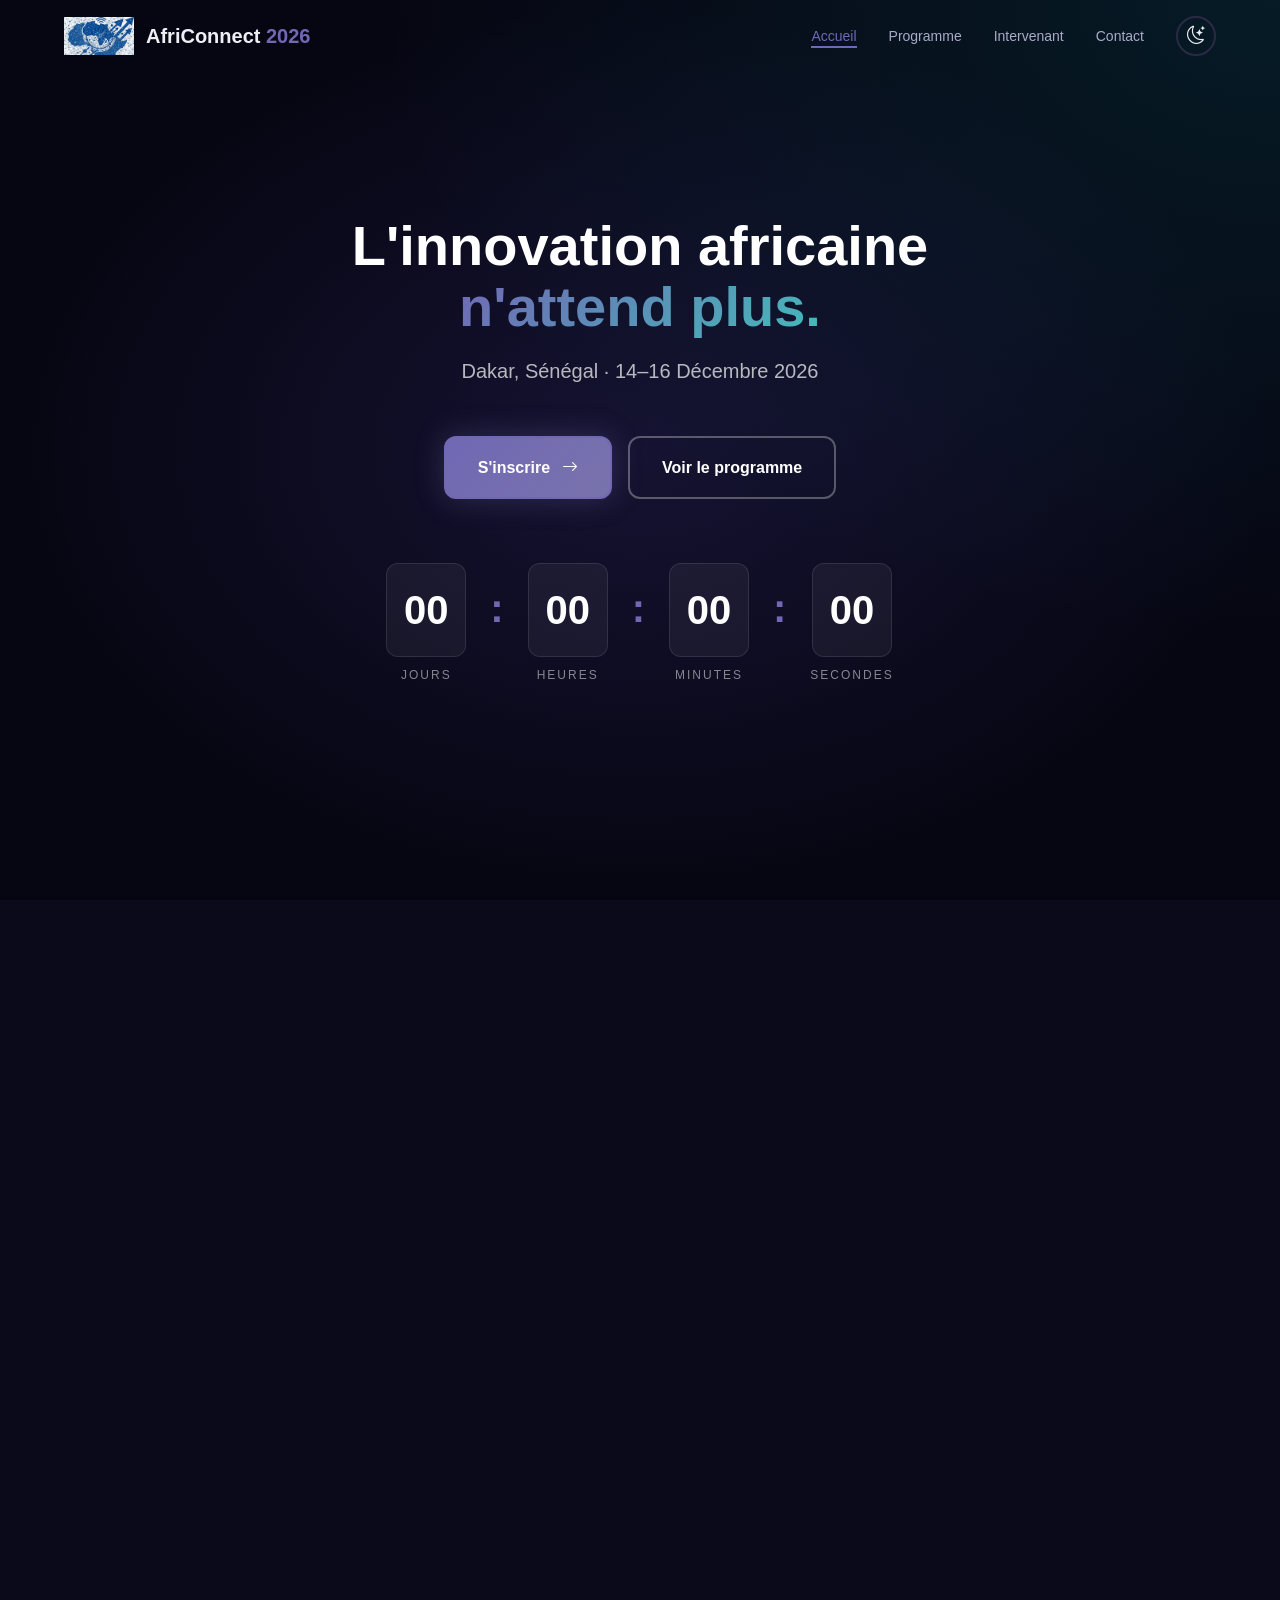
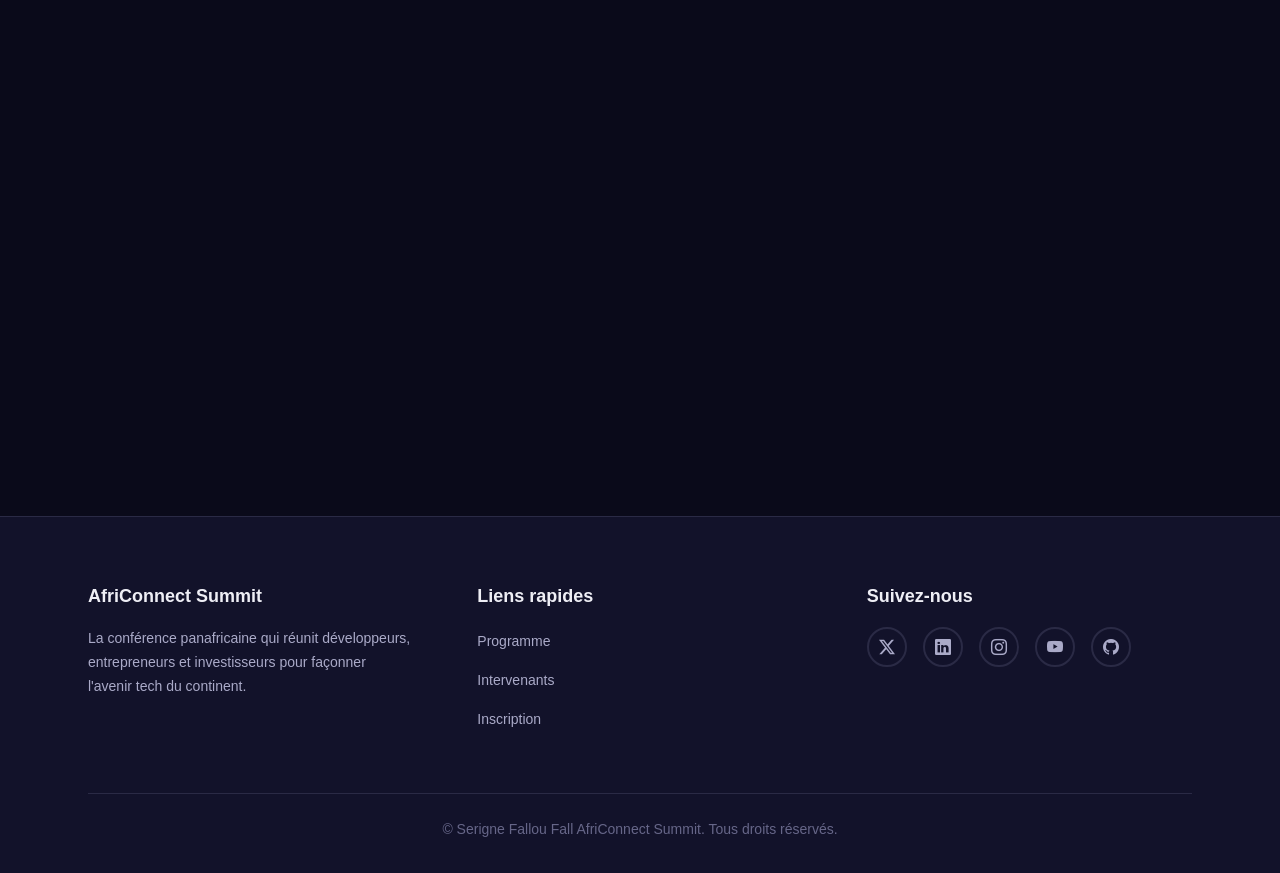
==== commit 80533851: "Finalisation : corrections responsive, optimisation du code et commentaires" ====
--- a/index.html
+++ b/index.html
@@ -28,8 +28,10 @@
     <header id="navbar" class="navbar">
         <nav class="navbar__container" aria-label="Navigation principale">
             <a href="index.html" class="navbar__logo" aria-label="Accueil AfriConnect Summit">
-                <i class="bi bi-globe2"></i>
-                <span>AfriConnect <span class="navbar__logo-year">2026</span></span>
+                <!-- <a href="index.html" class="logo"> -->
+                    <img src="images/logo.png" alt="logo Africonnect 2026" class="site-logo">
+                  <span>AfriConnect <span class="navbar__logo-year">2026</span></span>
+                
             </a>
 
             <button class="navbar__hamburger" id="hamburgerBtn" aria-label="Menu de navigation" aria-expanded="false">
--- a/css/style.css
+++ b/css/style.css
@@ -1,12 +1,23 @@
 /* ----- VARIABLES CSS (Custom Properties) ----- */
+.logo {
+  display:flex;
+  align-items: center ;
+  gap: 20px;
+  text-transform: none;
+}
+.site-logo {
+  width: 70px;
+  height: auto;
+  object-fit: contain;
+}
 :root {
   /* Couleurs principales — palette 4 couleurs + variantes */
-  --color-primary: #6c5ce7;
-  --color-primary-dark: #5a4bd1;
+  --color-primary: #7168b4;
+  --color-primary-dark: #7973ac;
   --color-primary-light: #8b7cf7;
-  --color-secondary: #00d2d3;
+  --color-secondary: #44baba;
   --color-secondary-dark: #00b5b6;
-  --color-accent: #fdcb6e;
+  --color-accent: #c19f62;
 
   /* Couleurs de fond (Light mode) */
   --bg-primary: #fafafa;
@@ -15,8 +26,8 @@
   --bg-hero: #0f0f1a;
 
   /* Couleurs de texte */
-  --text-primary: #1a1a2e;
-  --text-secondary: #555570;
+  --text-primary: #36365c;
+  --text-secondary: #626285;
   --text-muted: #8888a0;
   --text-inverse: #ffffff;
 
@@ -25,10 +36,10 @@
   --border-light: #f0f0f5;
 
   /* Ombres */
-  --shadow-sm: 0 2px 8px rgba(0, 0, 0, 0.06);
+  --shadow-sm: 0 2px 8px rgba(35, 32, 32, 0.06);
   --shadow-md: 0 4px 20px rgba(0, 0, 0, 0.08);
   --shadow-lg: 0 8px 40px rgba(0, 0, 0, 0.12);
-  --shadow-glow: 0 0 30px rgba(108, 92, 231, 0.3);
+  --shadow-glow: 0 0 30px rgba(120, 112, 183, 0.3);
 
   /* Typographie */
   --font-heading: "Space Grotesk", sans-serif;
@@ -362,7 +373,6 @@
 .navbar_hamburger.active .navbar_hamburger-line:nth-child(3) {
   transform: rotate(-45deg) translate(6px, -6px);
 }
-
 
 /* ============================================================
    HERO
@@ -478,3 +488,1045 @@
   color: var(--color-primary);
   margin-bottom: var(--space-xl);
 }
+
+/* ============================================================
+   STATS (Chiffres clés)
+   ============================================================ */
+.stats__grid {
+  display: grid;
+  grid-template-columns: repeat(4, 1fr);
+  gap: var(--space-xl);
+}
+
+.stats__item {
+  text-align: center;
+  padding: var(--space-2xl);
+  background: var(--bg-card);
+  border-radius: var(--radius-lg);
+  border: 1px solid var(--border-color);
+  transition: all var(--transition-normal);
+}
+
+.stats__item:hover {
+  transform: translateY(-4px);
+  box-shadow: var(--shadow-md);
+  border-color: var(--color-primary);
+}
+
+.stats__number {
+  font-family: var(--font-heading);
+  font-size: var(--font-size-5xl);
+  font-weight: 700;
+  background: linear-gradient(
+    135deg,
+    var(--color-primary),
+    var(--color-secondary)
+  );
+  -webkit-background-clip: text;
+  -webkit-text-fill-color: transparent;
+  background-clip: text;
+  display: inline;
+}
+
+.stats__suffix {
+  font-family: var(--font-heading);
+  font-size: var(--font-size-3xl);
+  font-weight: 700;
+  color: var(--color-secondary);
+}
+
+.stats__label {
+  display: block;
+  font-size: var(--font-size-sm);
+  color: var(--text-secondary);
+  margin-top: var(--space-sm);
+  text-transform: uppercase;
+  letter-spacing: 1px;
+}
+
+/* ============================================================
+   WHY (Pourquoi participer) — Flexbox
+   ============================================================ */
+.why__grid {
+  display: flex;
+  gap: var(--space-xl);
+  justify-content: center;
+}
+
+.why__card {
+  flex: 1;
+  max-width: 350px;
+  text-align: center;
+  padding: var(--space-2xl);
+  background: var(--bg-card);
+  border-radius: var(--radius-lg);
+  border: 1px solid var(--border-color);
+  transition: all var(--transition-normal);
+}
+
+.why__card:hover {
+  transform: translateY(-6px);
+  box-shadow: var(--shadow-md);
+}
+
+.why__icon {
+  width: 70px;
+  height: 70px;
+  margin: 0 auto var(--space-lg);
+  background: linear-gradient(
+    135deg,
+    var(--color-primary),
+    var(--color-secondary)
+  );
+  border-radius: var(--radius-lg);
+  display: flex;
+  align-items: center;
+  justify-content: center;
+  font-size: var(--font-size-2xl);
+  color: white;
+}
+
+.why__title {
+  font-family: var(--font-heading);
+  font-size: var(--font-size-xl);
+  font-weight: 600;
+  margin-bottom: var(--space-sm);
+}
+
+.why__desc {
+  color: var(--text-secondary);
+  font-size: var(--font-size-sm);
+  line-height: 1.7;
+}
+
+/* ============================================================
+   SPEAKERS (Intervenants)
+   ============================================================ */
+.speakers-preview__grid,
+.speakers__grid {
+  display: grid;
+  grid-template-columns: repeat(4, 1fr);
+  gap: var(--space-xl);
+}
+
+.speakers__grid {
+  grid-template-columns: repeat(3, 1fr);
+}
+
+.speaker-card {
+  background: var(--bg-card);
+  border-radius: var(--radius-lg);
+  overflow: hidden;
+  border: 1px solid var(--border-color);
+  transition: all var(--transition-normal);
+  text-align: center;
+  padding-bottom: var(--space-lg);
+}
+
+.speaker-card:hover {
+  transform: translateY(-6px);
+  box-shadow: var(--shadow-lg);
+  border-color: var(--color-primary);
+}
+
+.speaker-card__img-wrapper {
+  width: 100%;
+  height: 220px;
+  overflow: hidden;
+}
+
+.speaker-card__img {
+  width: 100%;
+  height: 100%;
+  object-fit: cover;
+  transition: transform var(--transition-slow);
+}
+
+.speaker-card:hover .speaker-card__img {
+  transform: scale(1.08);
+}
+
+.speaker-card__name {
+  font-family: var(--font-heading);
+  font-size: var(--font-size-lg);
+  font-weight: 600;
+  margin: var(--space-md) var(--space-md) var(--space-xs);
+}
+
+.speaker-card__role {
+  font-size: var(--font-size-sm);
+  color: var(--color-primary);
+  font-weight: 500;
+  margin: 0 var(--space-md);
+}
+
+.speaker-card__country {
+  font-size: var(--font-size-xs);
+  color: var(--text-muted);
+  margin: var(--space-xs) var(--space-md) 0;
+}
+
+.speakers-preview__cta {
+  text-align: center;
+  margin-top: var(--space-2xl);
+}
+
+/* Filtres */
+.filters {
+  display: flex;
+  gap: var(--space-sm);
+  justify-content: center;
+  margin-bottom: var(--space-2xl);
+  flex-wrap: wrap;
+}
+
+.filter-btn {
+  padding: var(--space-sm) var(--space-lg);
+  border-radius: var(--radius-md);
+  border: 2px solid var(--border-color);
+  background: transparent;
+  color: var(--text-secondary);
+  font-family: var(--font-body);
+  font-size: var(--font-size-sm);
+  font-weight: 500;
+  cursor: pointer;
+  transition: all var(--transition-normal);
+}
+
+.filter-btn:hover,
+.filter-btn.active {
+  border-color: var(--color-primary);
+  background: var(--color-primary);
+  color: white;
+}
+
+/* ============================================================
+   SPONSORS — Flexbox
+   ============================================================ */
+.sponsors__levels {
+  display: flex;
+  flex-direction: column;
+  gap: var(--space-2xl);
+  align-items: center;
+}
+
+.sponsors__level {
+  text-align: center;
+  width: 100%;
+}
+
+.sponsors__level-title {
+  font-family: var(--font-heading);
+  font-size: var(--font-size-xl);
+  font-weight: 600;
+  margin-bottom: var(--space-lg);
+  text-transform: uppercase;
+  letter-spacing: 3px;
+}
+
+.sponsors_level--gold .sponsors_level-title {
+  color: #ffd700;
+}
+
+.sponsors_level--silver .sponsors_level-title {
+  color: #c0c0c0;
+}
+
+.sponsors_level--bronze .sponsors_level-title {
+  color: #cd7f32;
+}
+
+.sponsors__logos {
+  display: flex;
+  gap: var(--space-2xl);
+  justify-content: center;
+  align-items: center;
+  flex-wrap: wrap;
+}
+
+.sponsors__logo {
+  transition: all var(--transition-normal);
+  filter: grayscale(100%);
+  opacity: 0.6;
+}
+
+.sponsors__logo:hover {
+  filter: grayscale(0%);
+  opacity: 1;
+}
+
+.sponsors__logo--gold {
+  height: 60px;
+}
+
+.sponsors__logo--silver {
+  height: 45px;
+}
+
+.sponsors__logo--bronze {
+  height: 35px;
+}
+
+/* ============================================================
+   PAGE HERO INTERNE
+   ============================================================ */
+.page-hero {
+  padding: var(--space-4xl) 0 var(--space-2xl);
+  background: var(--bg-hero);
+  text-align: center;
+  margin-top: 60px;
+}
+
+.page-hero__title {
+  font-family: var(--font-heading);
+  font-size: var(--font-size-4xl);
+  color: var(--text-inverse);
+  margin-bottom: var(--space-md);
+}
+
+/* Fil d'Ariane */
+.breadcrumb {
+  display: flex;
+  justify-content: center;
+}
+
+.breadcrumb__list {
+  display: flex;
+  gap: var(--space-sm);
+  align-items: center;
+}
+
+.breadcrumb__list li {
+  font-size: var(--font-size-sm);
+  color: rgba(255, 255, 255, 0.6);
+}
+
+.breadcrumb__list li + li::before {
+  content: "/";
+  margin-right: var(--space-sm);
+  color: rgba(255, 255, 255, 0.3);
+}
+
+.breadcrumb__list a {
+  color: rgba(255, 255, 255, 0.8);
+}
+
+.breadcrumb__list a:hover {
+  color: var(--color-primary);
+}
+
+.breadcrumb__list [aria-current="page"] {
+  color: var(--color-primary);
+}
+
+/* ============================================================
+   PROGRAMME — ONGLETS
+   ============================================================ */
+.tabs {
+  display: flex;
+  gap: var(--space-xs);
+  justify-content: center;
+  margin-bottom: var(--space-2xl);
+}
+
+.tab-btn {
+  padding: var(--space-md) var(--space-2xl);
+  border: 2px solid var(--border-color);
+  border-radius: var(--radius-md);
+  background: transparent;
+  color: var(--text-secondary);
+  font-family: var(--font-heading);
+  font-size: var(--font-size-base);
+  font-weight: 600;
+  cursor: pointer;
+  transition: all var(--transition-normal);
+}
+
+.tab-btn:hover {
+  border-color: var(--color-primary);
+  color: var(--color-primary);
+}
+
+.tab-btn.active {
+  border-color: var(--color-primary);
+  background: var(--color-primary);
+  color: white;
+}
+
+.tab-content {
+  display: none;
+}
+
+.tab-content.active {
+  display: block;
+}
+
+/* Tableau du programme */
+.schedule__table {
+  width: 100%;
+  border-collapse: collapse;
+  border-radius: var(--radius-lg);
+  overflow: hidden;
+}
+
+.schedule__table thead {
+  background: linear-gradient(
+    135deg,
+    var(--color-primary),
+    var(--color-primary-dark)
+  );
+}
+
+.schedule__table th {
+  padding: var(--space-md) var(--space-lg);
+  text-align: left;
+  font-family: var(--font-heading);
+  font-size: var(--font-size-sm);
+  font-weight: 600;
+  color: white;
+  text-transform: uppercase;
+  letter-spacing: 1px;
+}
+
+.schedule__table td {
+  padding: var(--space-md) var(--space-lg);
+  border-bottom: 1px solid var(--border-color);
+  font-size: var(--font-size-sm);
+}
+
+.schedule__table tbody tr:nth-child(even) {
+  background: var(--bg-secondary);
+}
+
+.schedule__table tbody tr:hover {
+  background: var(--bg-card);
+}
+
+/* ============================================================
+   THÉMATIQUES — Grid 2×2
+   ============================================================ */
+.themes__grid {
+  display: grid;
+  grid-template-columns: repeat(2, 1fr);
+  gap: var(--space-xl);
+}
+
+.theme-card {
+  text-align: center;
+  padding: var(--space-2xl);
+  background: var(--bg-card);
+  border-radius: var(--radius-lg);
+  border: 1px solid var(--border-color);
+  transition: all var(--transition-normal);
+}
+
+.theme-card:hover {
+  transform: translateY(-4px);
+  box-shadow: var(--shadow-md);
+}
+
+.theme-card__icon {
+  font-size: var(--font-size-4xl);
+  color: var(--color-primary);
+  margin-bottom: var(--space-md);
+}
+
+.theme-card__title {
+  font-family: var(--font-heading);
+  font-size: var(--font-size-xl);
+  font-weight: 600;
+  margin-bottom: var(--space-sm);
+}
+
+.theme-card__desc {
+  font-size: var(--font-size-sm);
+  color: var(--text-secondary);
+}
+
+/* ============================================================
+   CONTACT — FORMULAIRE
+   ============================================================ */
+.contact__layout {
+  display: flex;
+  gap: var(--space-3xl);
+  align-items: flex-start;
+}
+
+.contact__form-col {
+  flex: 1.2;
+}
+
+.contact__info-col {
+  flex: 0.8;
+}
+
+.contact__form-title {
+  font-family: var(--font-heading);
+  font-size: var(--font-size-2xl);
+  font-weight: 600;
+  margin-bottom: var(--space-xl);
+}
+
+/* Style du formulaire */
+.form {
+  display: flex;
+  flex-direction: column;
+  gap: var(--space-lg);
+}
+
+.form__group {
+  display: flex;
+  flex-direction: column;
+}
+
+.form__label {
+  font-size: var(--font-size-sm);
+  font-weight: 600;
+  margin-bottom: var(--space-xs);
+  color: var(--text-primary);
+}
+
+.form__required {
+  color: #e74c3c;
+}
+
+.form__input {
+  padding: var(--space-md);
+  border-radius: var(--radius-md);
+  border: 2px solid var(--border-color);
+  background: var(--bg-primary);
+  color: var(--text-primary);
+  font-family: var(--font-body);
+  font-size: var(--font-size-base);
+  transition: all var(--transition-normal);
+  outline: none;
+}
+
+.form__input:focus {
+  border-color: var(--color-primary);
+  box-shadow: 0 0 0 3px rgba(108, 92, 231, 0.15);
+}
+
+.form__input::placeholder {
+  color: var(--text-muted);
+}
+
+/* État de validation visuelle */
+.form__input.error {
+  border-color: #e74c3c;
+}
+
+.form__input.success {
+  border-color: #2ecc71;
+}
+
+.form__error {
+  font-size: var(--font-size-xs);
+  color: #e74c3c;
+  margin-top: 4px;
+  min-height: 18px;
+}
+
+.form__textarea {
+  min-height: 120px;
+  resize: vertical;
+}
+
+.form__submit {
+  align-self: flex-start;
+}
+
+.form__success {
+  display: flex;
+  align-items: center;
+  gap: var(--space-md);
+  padding: var(--space-lg);
+  background: rgba(46, 204, 113, 0.1);
+  border: 2px solid #2ecc71;
+  border-radius: var(--radius-md);
+  color: #2ecc71;
+  margin-top: var(--space-md);
+}
+
+.form__success i {
+  font-size: var(--font-size-2xl);
+}
+
+.form__success p {
+  font-size: var(--font-size-sm);
+  color: var(--text-primary);
+}
+
+/* Informations de contact */
+.contact__info-card {
+  display: flex;
+  gap: var(--space-md);
+  align-items: flex-start;
+  margin-bottom: var(--space-lg);
+  padding: var(--space-md);
+  background: var(--bg-card);
+  border-radius: var(--radius-md);
+  border: 1px solid var(--border-color);
+}
+
+.contact__info-icon {
+  font-size: var(--font-size-xl);
+  color: var(--color-primary);
+  flex-shrink: 0;
+  margin-top: 2px;
+}
+
+.contact__info-card h3 {
+  font-family: var(--font-heading);
+  font-size: var(--font-size-base);
+  font-weight: 600;
+  margin-bottom: 2px;
+}
+
+.contact__info-card p {
+  font-size: var(--font-size-sm);
+  color: var(--text-secondary);
+}
+
+.contact__map {
+  margin-top: var(--space-xl);
+  border-radius: var(--radius-md);
+  overflow: hidden;
+}
+
+/* ============================================================
+   FAQ — Accordéon CSS pur
+   ============================================================ */
+.faq__list {
+  max-width: 800px;
+  margin: 0 auto;
+  display: flex;
+  flex-direction: column;
+  gap: var(--space-md);
+}
+
+.faq__item {
+  background: var(--bg-card);
+  border-radius: var(--radius-md);
+  border: 1px solid var(--border-color);
+  overflow: hidden;
+  transition: all var(--transition-normal);
+}
+
+.faq__item:hover {
+  border-color: var(--color-primary);
+}
+
+.faq__question {
+  padding: var(--space-lg);
+  font-family: var(--font-heading);
+  font-size: var(--font-size-base);
+  font-weight: 600;
+  cursor: pointer;
+  display: flex;
+  align-items: center;
+  justify-content: space-between;
+  user-select: none;
+  background: var(--bg-card);
+  transition: background var(--transition-fast);
+}
+
+.faq__question::-webkit-details-marker {
+  display: none;
+}
+
+.faq__question::after {
+  content: "\F282";
+  font-family: "bootstrap-icons";
+  font-size: var(--font-size-lg);
+  color: var(--color-primary);
+  transition: transform var(--transition-normal);
+}
+
+.faq_item[open] .faq_question {
+  background: var(--bg-secondary);
+}
+
+.faq_item[open] .faq_question::after {
+  transform: rotate(180deg);
+}
+
+.faq__answer {
+  padding: 0 var(--space-lg) var(--space-lg);
+  font-size: var(--font-size-sm);
+  color: var(--text-secondary);
+  line-height: 1.8;
+  animation: slideDown 0.3s ease;
+}
+
+@keyframes slideDown {
+  from {
+    opacity: 0;
+    transform: translateY(-10px);
+  }
+  to {
+    opacity: 1;
+    transform: translateY(0);
+  }
+}
+
+/* ============================================================
+   FOOTER
+   ============================================================ */
+.footer {
+  background: var(--bg-secondary);
+  border-top: 1px solid var(--border-color);
+  padding: var(--space-3xl) 0 var(--space-xl);
+  position: relative;
+}
+
+.footer__grid {
+  display: flex;
+  gap: var(--space-3xl);
+  justify-content: space-between;
+}
+
+.footer__col {
+  flex: 1;
+}
+
+.footer__title {
+  font-family: var(--font-heading);
+  font-size: var(--font-size-lg);
+  font-weight: 600;
+  margin-bottom: var(--space-md);
+}
+
+.footer__text {
+  font-size: var(--font-size-sm);
+  color: var(--text-secondary);
+  line-height: 1.7;
+}
+
+.footer__links li {
+  margin-bottom: var(--space-sm);
+}
+
+.footer__links a {
+  font-size: var(--font-size-sm);
+  color: var(--text-secondary);
+}
+
+.footer__links a:hover {
+  color: var(--color-primary);
+}
+
+.footer__social {
+  display: flex;
+  gap: var(--space-md);
+}
+
+.footer__social-link {
+  width: 40px;
+  height: 40px;
+  display: flex;
+  align-items: center;
+  justify-content: center;
+  border-radius: var(--radius-full);
+  border: 2px solid var(--border-color);
+  color: var(--text-secondary);
+  transition: all var(--transition-normal);
+}
+
+.footer__social-link:hover {
+  border-color: var(--color-primary);
+  background: var(--color-primary);
+  color: white;
+}
+
+.footer__bottom {
+  margin-top: var(--space-2xl);
+  padding-top: var(--space-lg);
+  border-top: 1px solid var(--border-color);
+  text-align: center;
+  font-size: var(--font-size-sm);
+  color: var(--text-muted);
+}
+/* ============================================================
+   BACK TO TOP
+   ============================================================ */
+.back-to-top {
+  position: fixed;
+  bottom: 30px;
+  right: 30px;
+  width: 50px;
+  height: 50px;
+  border-radius: var(--radius-full);
+  background: var(--color-primary);
+  color: white;
+  border: none;
+  font-size: var(--font-size-xl);
+  cursor: pointer;
+  display: flex;
+  align-items: center;
+  justify-content: center;
+  opacity: 0;
+  visibility: hidden;
+  transform: translateY(20px);
+  transition: all var(--transition-normal);
+  z-index: 999;
+  box-shadow: var(--shadow-glow);
+}
+
+.back-to-top.visible {
+  opacity: 1;
+  visibility: visible;
+  transform: translateY(0);
+}
+
+.back-to-top:hover {
+  transform: translateY(-3px);
+  background: var(--color-primary-dark);
+}
+
+/* ============================================================
+   ANIMATIONS
+   ============================================================ */
+
+/* Animation fade-in au chargement */
+.animate-fade-in {
+  opacity: 0;
+  animation: fadeInUp 0.8s ease forwards;
+}
+
+.animate-fade-in:nth-child(2) {
+  animation-delay: 0.2s;
+}
+
+.animate-fade-in:nth-child(3) {
+  animation-delay: 0.4s;
+}
+
+.animate-fade-in:nth-child(4) {
+  animation-delay: 0.6s;
+}
+
+@keyframes fadeInUp {
+  from {
+    opacity: 0;
+    transform: translateY(30px);
+  }
+  to {
+    opacity: 1;
+    transform: translateY(0);
+  }
+}
+
+/* Animations au scroll via IntersectionObserver */
+.animate-on-scroll {
+  opacity: 0;
+  transform: translateY(30px);
+  transition:
+    opacity 0.6s ease,
+    transform 0.6s ease;
+}
+
+.animate-on-scroll.visible {
+  opacity: 1;
+  transform: translateY(0);
+}
+
+/* ============================================================
+   RESPONSIVE — MEDIA QUERIES
+   ============================================================ */
+
+/* ----- TABLETTE (max-width: 768px) ----- */
+@media (max-width: 768px) {
+   hero__title {
+    font-size: var(--font-size-3xl);
+  }
+
+  .hero__subtitle {
+    font-size: var(--font-size-base);
+  }
+
+  .countdown__number {
+    font-size: var(--font-size-2xl);
+    min-width: 60px;
+    padding: var(--space-xs) var(--space-sm);
+  }
+
+  .countdown__separator {
+    font-size: var(--font-size-2xl);
+  }
+
+  .section__title {
+    font-size: var(--font-size-2xl);
+  }
+
+  /* Navbar hamburger */
+  .navbar__hamburger {
+    display: flex;
+  }
+
+  .navbar__links {
+    position: fixed;
+    top: 0;
+    right: -100%;
+    width: 75%;
+    max-width: 320px;
+    height: 100vh;
+    background: var(--bg-primary);
+    flex-direction: column;
+    padding: var(--space-4xl) var(--space-xl) var(--space-xl);
+    gap: var(--space-lg);
+    transition: right var(--transition-normal);
+    box-shadow: var(--shadow-lg);
+    z-index: 1000;
+  }
+
+  .navbar__links.open {
+    right: 0;
+  }
+
+  /* Stats : 2×2 */
+  .stats__grid {
+    grid-template-columns: repeat(2, 1fr);
+  }
+
+  /* Grid speakers */
+  .speakers-preview__grid {
+    grid-template-columns: repeat(2, 1fr);
+  }
+
+  .speakers__grid {
+    grid-template-columns: repeat(2, 1fr);
+  }
+
+  /* Pourquoi : colonne */
+  .why__grid {
+    flex-direction: column;
+    align-items: center;
+  }
+
+  .why__card {
+    max-width: 100%;
+  }
+
+  /* Contact : colonne */
+  .contact__layout {
+    flex-direction: column;
+  }
+
+  /* Footer */
+  .footer__grid {
+    flex-direction: column;
+    gap: var(--space-xl);
+  }
+
+  /* Thématiques : 1 colonne */
+  .themes__grid {
+    grid-template-columns: 1fr;
+  }
+
+  /* Tabs */
+  .tabs {
+    flex-wrap: wrap;
+  }
+
+  .tab-btn {
+    flex: 1;
+    min-width: 120px;
+    text-align: center;
+    font-size: var(--font-size-sm);
+    padding: var(--space-sm) var(--space-md);
+  }
+
+  /* Tableau responsive : scroll horizontal */
+  .schedule__table {
+    font-size: var(--font-size-sm);
+  }
+
+  .schedule__table th,
+  .schedule__table td {
+    padding: var(--space-sm) var(--space-md);
+  }
+}
+
+/* ----- MOBILE (max-width: 375px) ----- */
+@media (max-width: 375px) {
+  .hero__title {
+    font-size: var(--font-size-2xl);
+  }
+
+  .hero__cta {
+    flex-direction: column;
+    align-items: center;
+  }
+
+  .btn {
+    width: 100%;
+    justify-content: center;
+  }
+
+  .countdown {
+    gap: var(--space-sm);
+  }
+
+  .countdown__number {
+    font-size: var(--font-size-xl);
+    min-width: 45px;
+    padding: var(--space-xs);
+  }
+
+  .countdown__label {
+    font-size: 0.6rem;
+  }
+
+  .countdown__separator {
+    font-size: var(--font-size-xl);
+  }
+
+  .stats__grid {
+    grid-template-columns: 1fr;
+  }
+
+  .speakers-preview__grid,
+  .speakers__grid {
+    grid-template-columns: 1fr;
+  }
+
+  .filters {
+    flex-direction: column;
+    align-items: stretch;
+  }
+
+  .filter-btn {
+    text-align: center;
+  }
+
+  .section {
+    padding: var(--space-2xl) 0;
+  }
+
+  .page-hero {
+    padding: var(--space-3xl) 0 var(--space-xl);
+  }
+
+  .page-hero__title {
+    font-size: var(--font-size-2xl);
+  }
+
+  .back-to-top {
+    bottom: 20px;
+    right: 20px;
+    width: 45px;
+    height: 45px;
+  }
+}
+
+/* ----- DESKTOP large (min-width: 1200px) ----- */
+@media (min-width: 1200px) {
+  .hero__title {
+    font-size: var(--font-size-5xl);
+  }
+
+  .container {
+    padding: 0 var(--space-2xl);
+  }
+}
